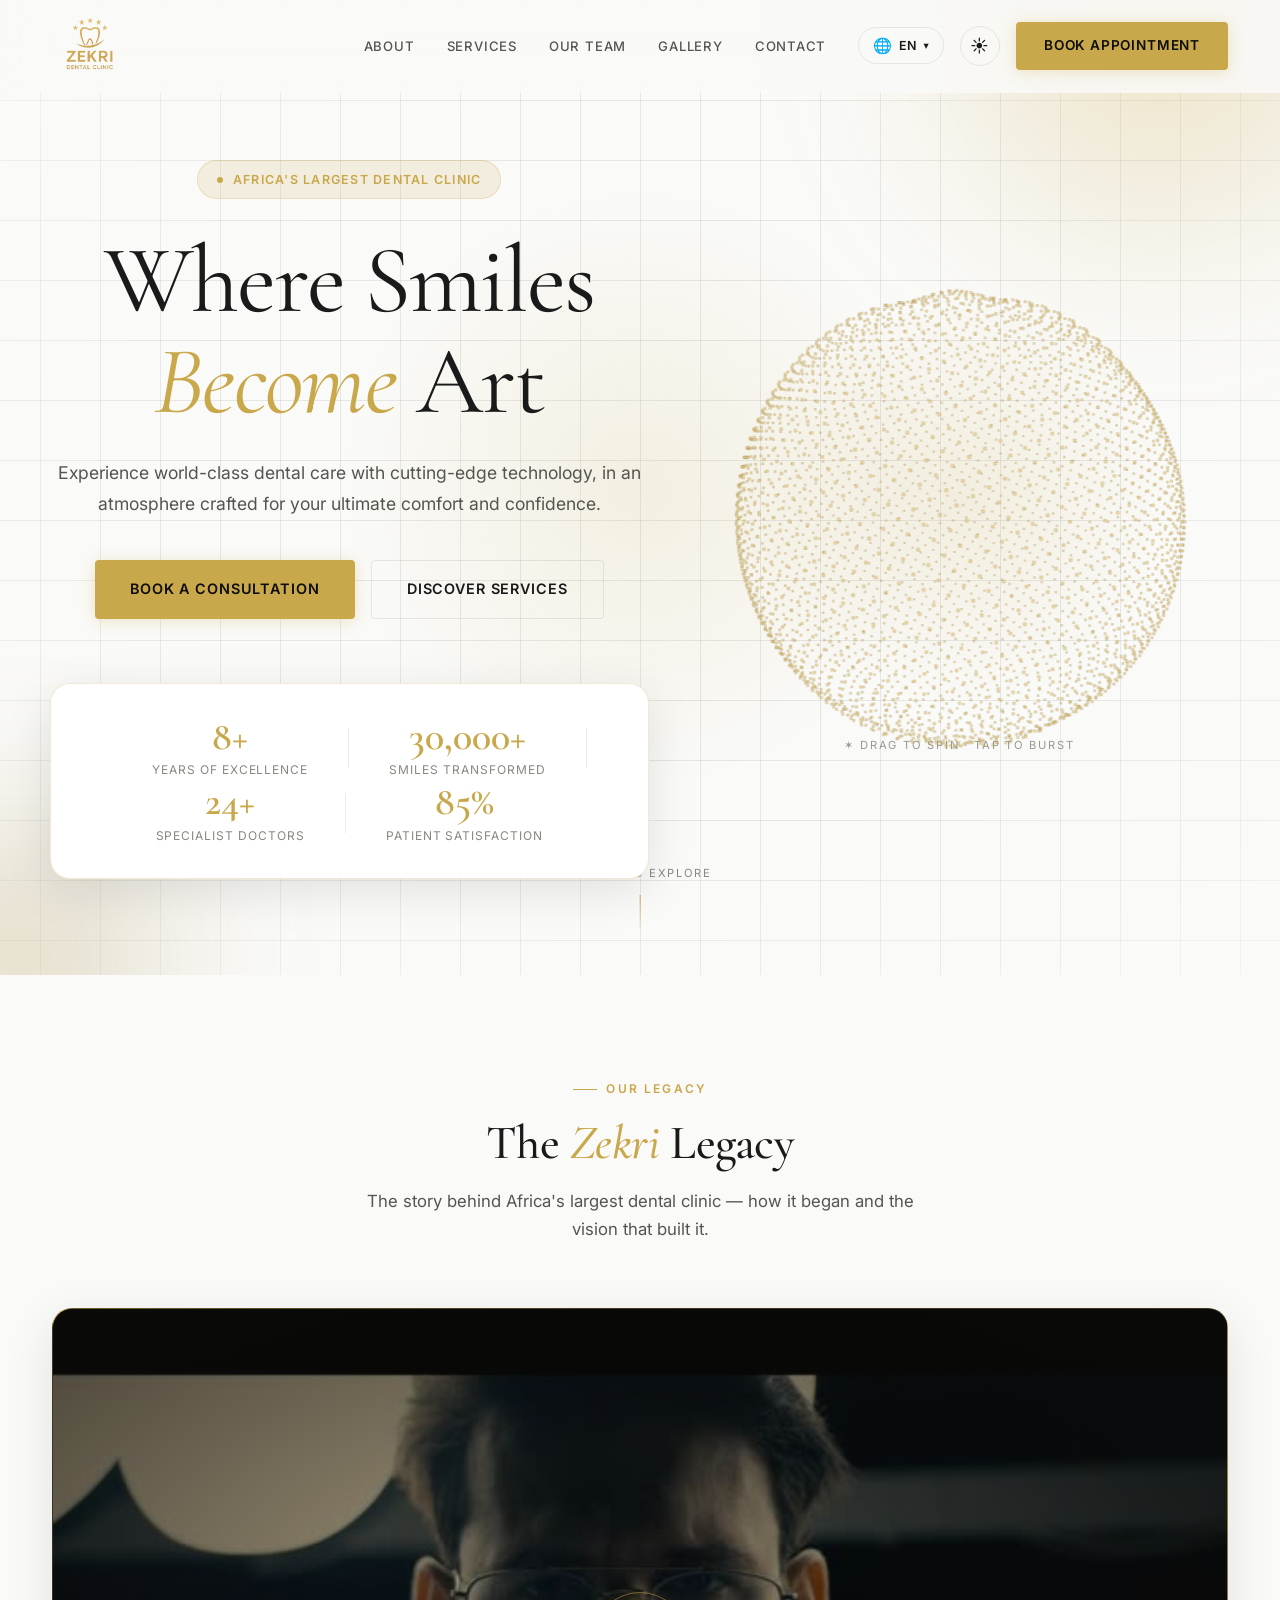
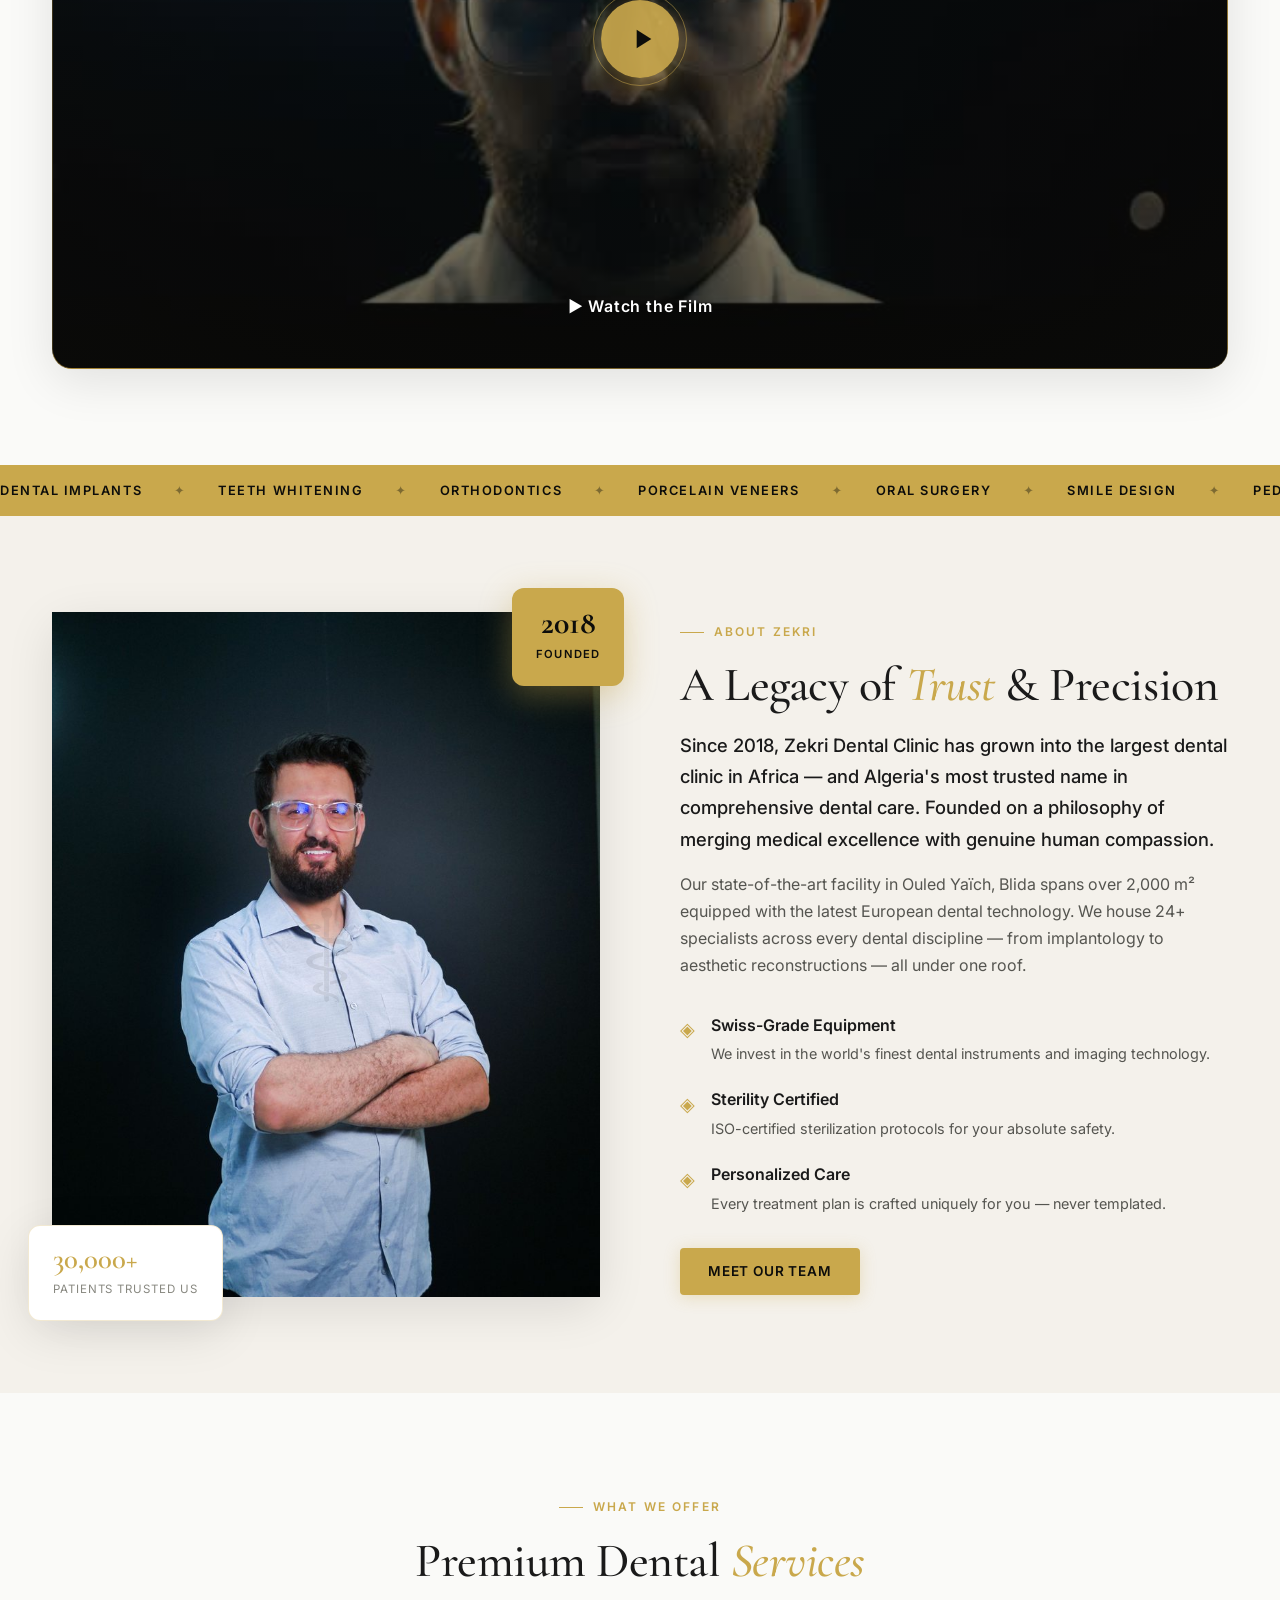
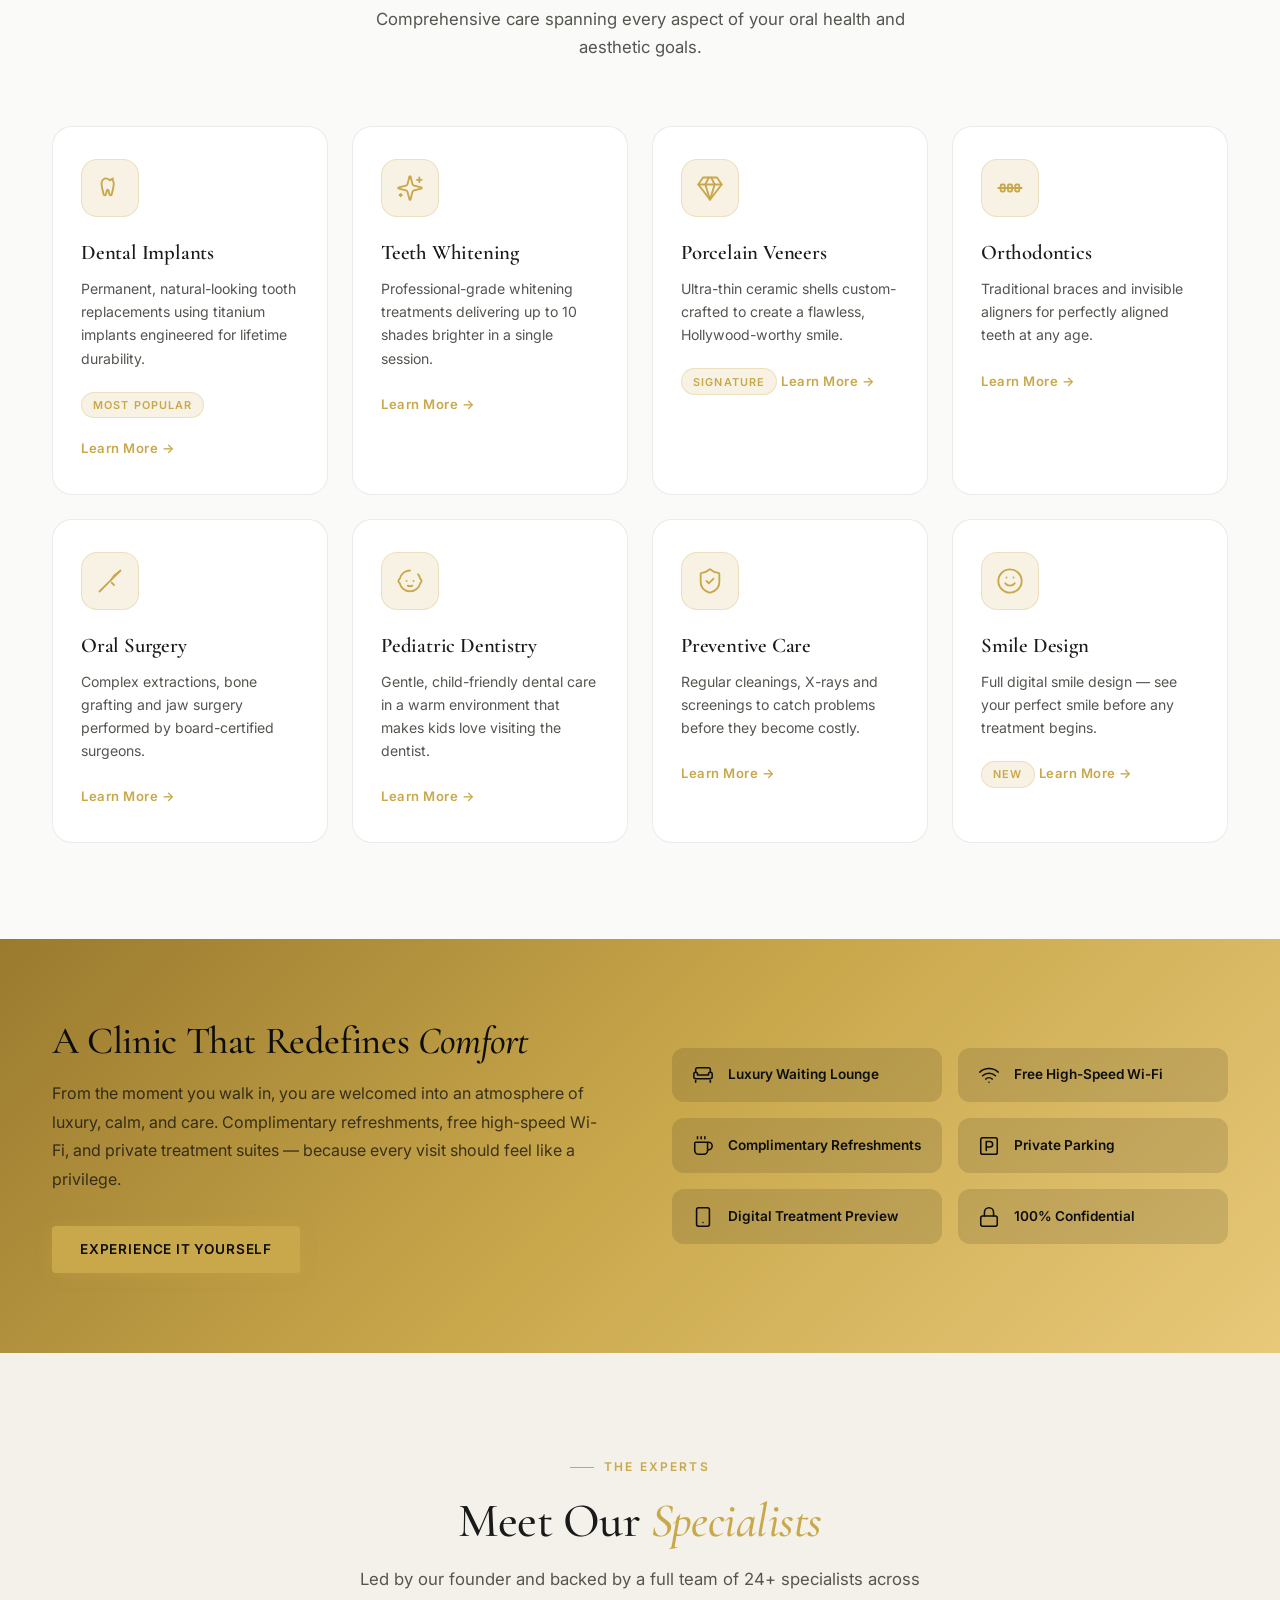
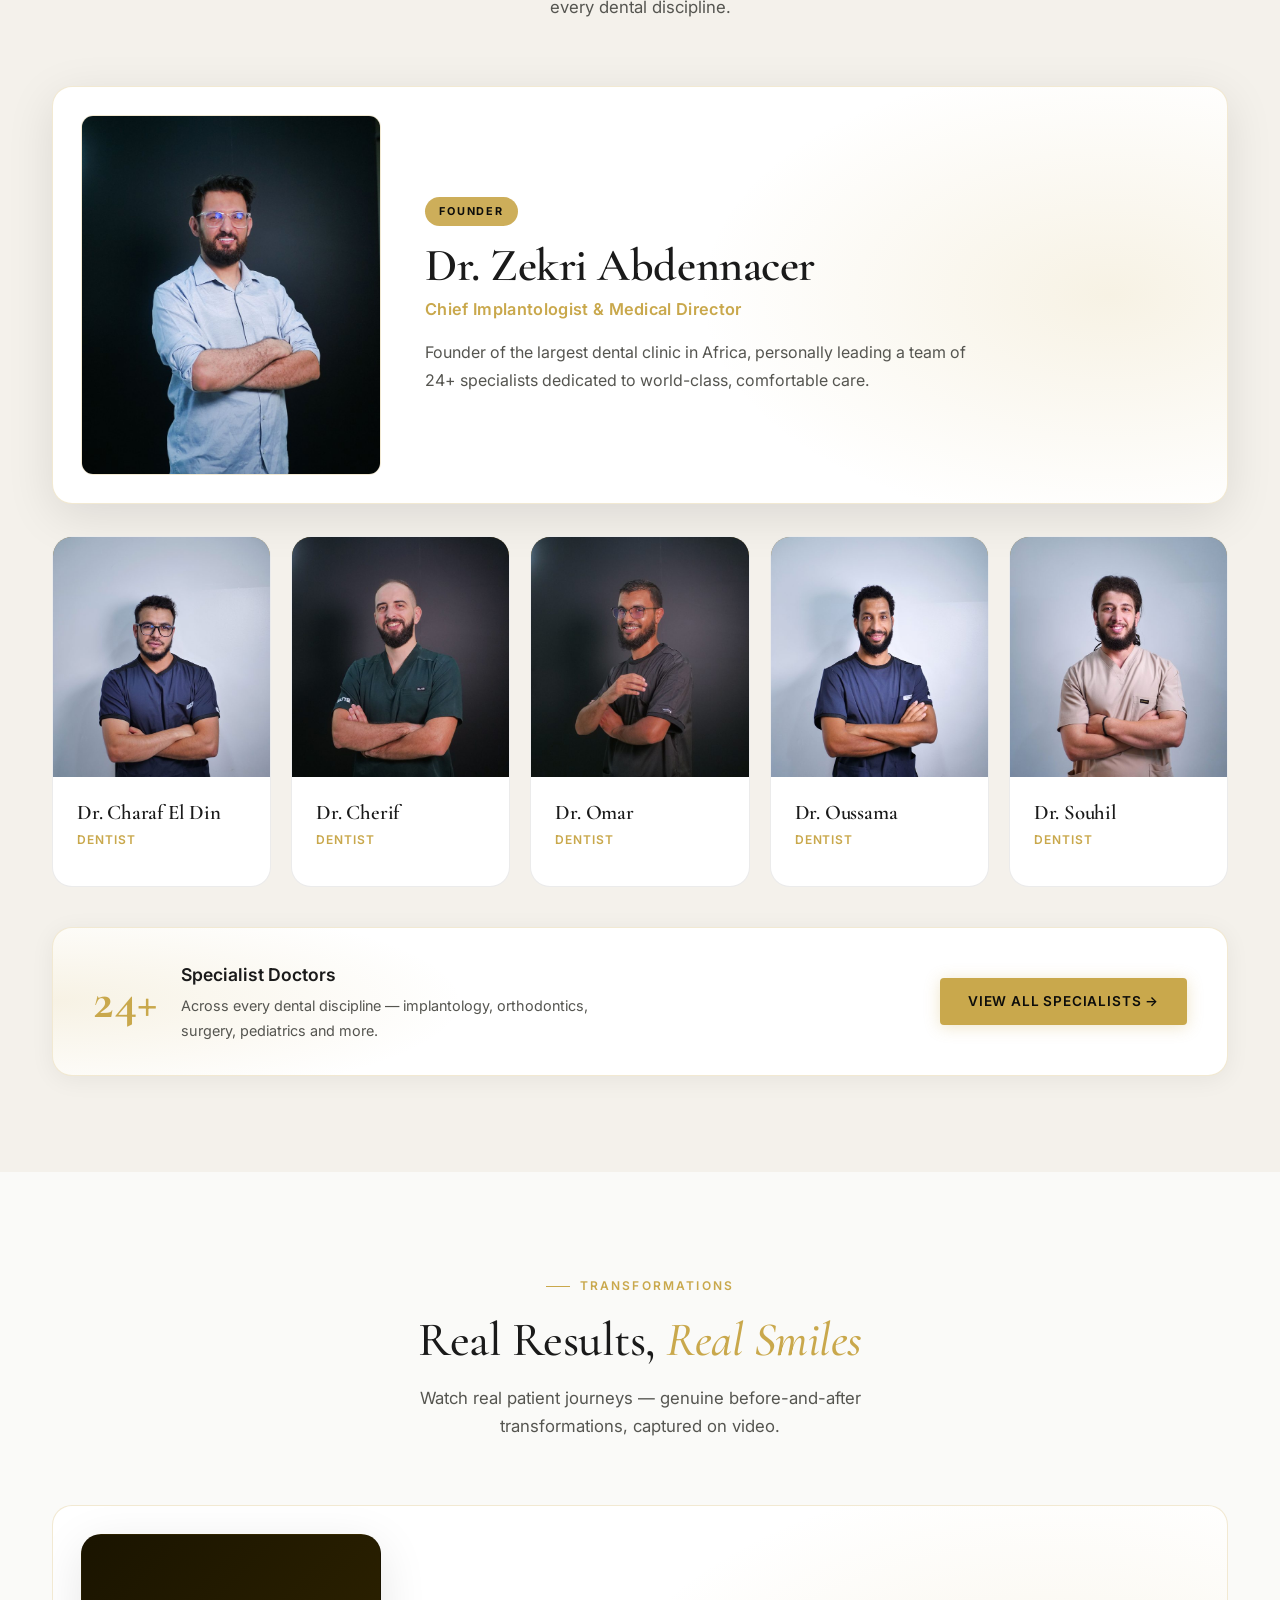
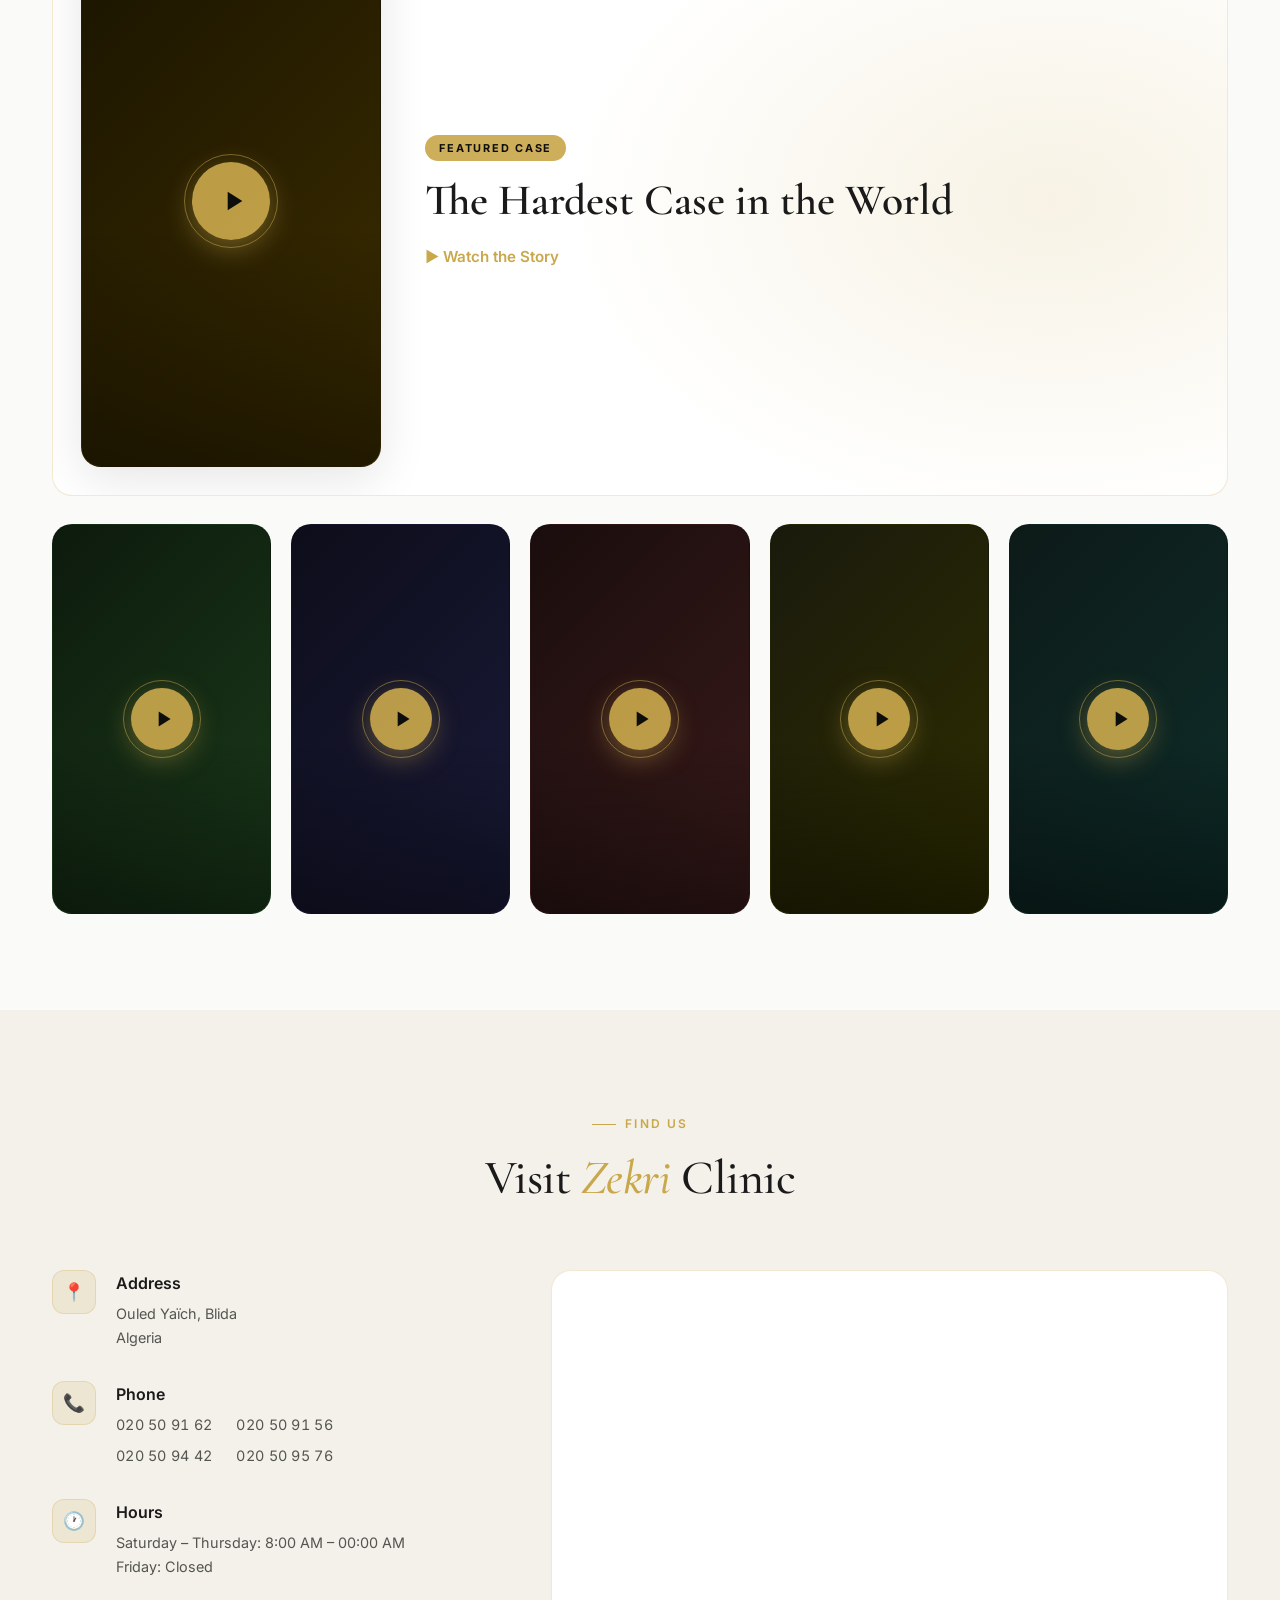
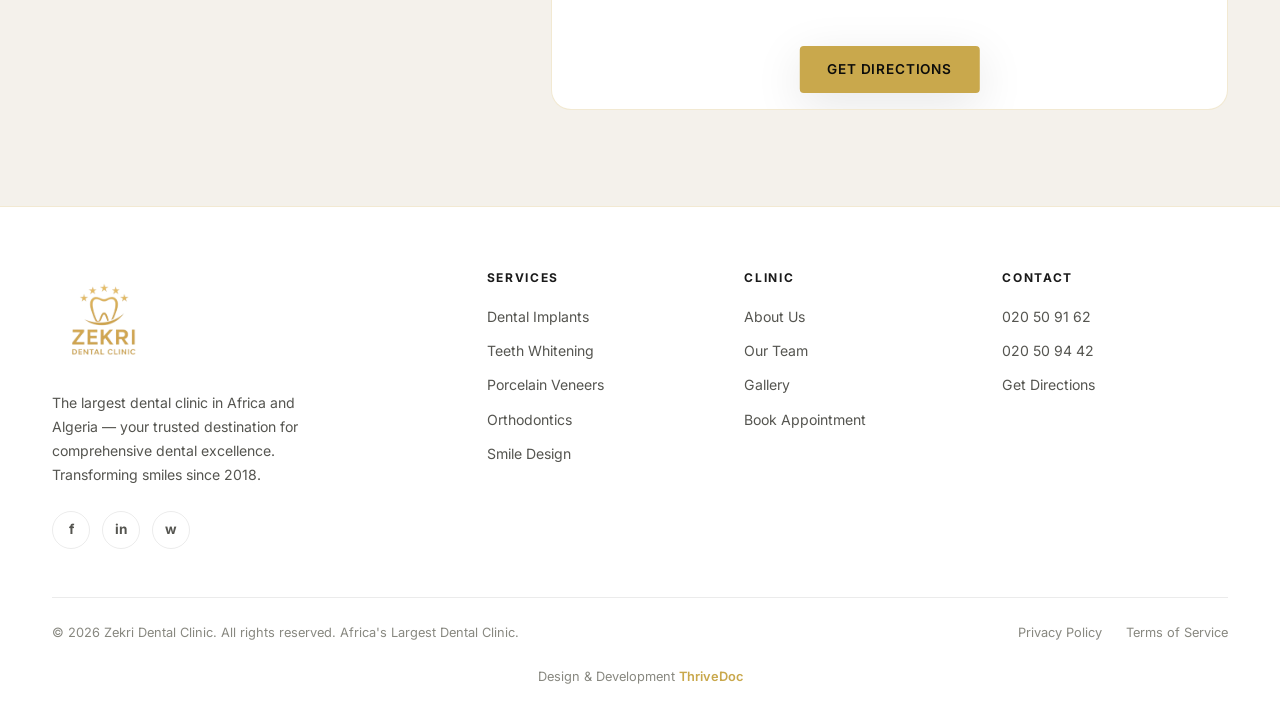
==== index.html @ 93ea575d "add zekri website" ====
<!DOCTYPE html>
<html lang="en" dir="ltr" data-theme="light">
<head>
  <meta charset="UTF-8" />
  <meta name="viewport" content="width=device-width, initial-scale=1.0" />
  <title>Zekri Dental Clinic — Africa's Largest Dental Clinic</title>
  <link rel="preconnect" href="https://fonts.googleapis.com" />
  <link rel="preconnect" href="https://fonts.gstatic.com" crossorigin />
  <link href="https://fonts.googleapis.com/css2?family=Cormorant+Garamond:ital,wght@0,300;0,400;0,500;0,600;0,700;1,300;1,400&family=Inter:wght@300;400;500;600&family=Cairo:wght@400;500;600;700&display=swap" rel="stylesheet" />
  <link rel="icon" type="image/png" href="logo-mark.png" />
  <link rel="stylesheet" href="style.css?v=27" />
</head>
<body>

  <!-- ═══════════════════════════════════════════════
       NAVIGATION
  ═══════════════════════════════════════════════ -->
  <nav class="nav" id="nav">
    <div class="nav__inner">
      <a href="#" class="nav__logo">
        <img src="logo.png?v=27" alt="Zekri Dental Clinic" class="nav__logo-img" />
      </a>

      <ul class="nav__links">
        <li><a href="#about" data-i18n="nav.about">About</a></li>
        <li><a href="#services" data-i18n="nav.services">Services</a></li>
        <li><a href="#team" data-i18n="nav.team">Our Team</a></li>
        <li><a href="#gallery" data-i18n="nav.gallery">Gallery</a></li>
        <li><a href="#contact" data-i18n="nav.contact">Contact</a></li>
      </ul>

      <div class="nav__actions">
        <!-- Language switcher -->
        <div class="lang-switch" id="langSwitch">
          <button class="lang-switch__btn" id="langBtn" aria-label="Language">
            <span class="lang-switch__globe">🌐</span>
            <span class="lang-switch__current" id="langCurrent">EN</span>
            <span class="lang-switch__chev">▾</span>
          </button>
          <ul class="lang-switch__menu" id="langMenu">
            <li><button data-lang="en"><span>🇬🇧</span> English</button></li>
            <li><button data-lang="fr"><span>🇫🇷</span> Français</button></li>
            <li><button data-lang="ar"><span>🇩🇿</span> العربية</button></li>
          </ul>
        </div>

        <button class="theme-toggle" id="themeToggle" aria-label="Toggle theme">
          <span class="theme-toggle__icon">☀</span>
        </button>
        <a href="/appointments" class="btn btn--gold" data-i18n="nav.book">Book Appointment</a>
        <button class="nav__burger" id="burger" aria-label="Menu">
          <span></span><span></span><span></span>
        </button>
      </div>
    </div>

    <!-- Mobile menu -->
    <div class="nav__mobile" id="mobileMenu">
      <ul>
        <li><a href="#about" class="mobile-link" data-i18n="nav.about">About</a></li>
        <li><a href="#services" class="mobile-link" data-i18n="nav.services">Services</a></li>
        <li><a href="#team" class="mobile-link" data-i18n="nav.team">Our Team</a></li>
        <li><a href="#gallery" class="mobile-link" data-i18n="nav.gallery">Gallery</a></li>
        <li><a href="#contact" class="mobile-link" data-i18n="nav.contact">Contact</a></li>
        <li><a href="/appointments" class="btn btn--gold mobile-link" data-i18n="nav.book">Book Appointment</a></li>
      </ul>
    </div>
  </nav>

  <!-- ═══════════════════════════════════════════════
       HERO
  ═══════════════════════════════════════════════ -->
  <section class="hero" id="home">
    <div class="hero__bg">
      <div class="hero__orb hero__orb--1"></div>
      <div class="hero__orb hero__orb--2"></div>
      <div class="hero__grid"></div>
    </div>
    <div class="hero__spotlight"></div>

    <div class="hero__inner">
    <div class="hero__content">
      <div class="hero__badge reveal">
        <span class="hero__badge-dot"></span>
        <span data-i18n="hero.badge">Africa's Largest Dental Clinic</span>
      </div>

      <h1 class="hero__title reveal reveal--delay-1" data-i18n-html="hero.title">
        Where Smiles<br /><em>Become</em> Art
      </h1>

      <p class="hero__sub reveal reveal--delay-2" data-i18n="hero.sub">
        Experience world-class dental care with cutting-edge technology, in an atmosphere crafted for your ultimate comfort and confidence.
      </p>

      <div class="hero__cta reveal reveal--delay-3">
        <a href="/appointments" class="btn btn--gold btn--lg" data-i18n="hero.cta1">Book a Consultation</a>
        <a href="#services" class="btn btn--ghost btn--lg" data-i18n="hero.cta2">Discover Services</a>
      </div>

      <div class="hero__stats reveal reveal--delay-4">
        <div class="stat">
          <span class="stat__num">8+</span>
          <span class="stat__label" data-i18n="stat.years">Years of Excellence</span>
        </div>
        <div class="stat__divider"></div>
        <div class="stat">
          <span class="stat__num">30,000+</span>
          <span class="stat__label" data-i18n="stat.smiles">Smiles Transformed</span>
        </div>
        <div class="stat__divider"></div>
        <div class="stat">
          <span class="stat__num">24+</span>
          <span class="stat__label" data-i18n="stat.doctors">Specialist Doctors</span>
        </div>
        <div class="stat__divider"></div>
        <div class="stat">
          <span class="stat__num">85%</span>
          <span class="stat__label" data-i18n="stat.satisfaction">Patient Satisfaction</span>
        </div>
      </div>
    </div>
      <div class="hero__3d">
        <canvas id="tooth3d"></canvas>
        <span class="hero__3d-hint" data-i18n="hero.drag">✶ Drag to spin · tap to burst</span>
      </div>
    </div>

    <div class="hero__scroll">
      <span data-i18n="hero.scroll">Scroll to explore</span>
      <div class="hero__scroll-line"></div>
    </div>
  </section>

  <!-- ═══════════════════════════════════════════════
       THE ZEKRI LEGACY — brand film
  ═══════════════════════════════════════════════ -->
  <section class="legacy section" id="legacy">
    <div class="container">
      <div class="section-header reveal">
        <div class="section-eyebrow" data-i18n="legacy.eyebrow">Our Legacy</div>
        <h2 class="section-title" data-i18n-html="legacy.title">The <em>Zekri</em> Legacy</h2>
        <p class="section-sub" data-i18n="legacy.sub">The story behind Africa's largest dental clinic.</p>
      </div>
      <button class="legacy__cinema vcard reveal" type="button" data-video="videos/legacy.mp4" data-title-key="legacy.title">
        <video class="vcard__video legacy__video" autoplay muted loop playsinline preload="auto" poster="videos/legacy-poster.jpg"><source src="videos/legacy.mp4" type="video/mp4" /></video>
        <span class="legacy__overlay"></span>
        <span class="vcard__play vcard__play--lg"><svg viewBox="0 0 24 24"><path d="M8 5v14l11-7z"/></svg></span>
        <span class="legacy__watch" data-i18n="legacy.watch">▶ Watch the Film</span>
      </button>
    </div>
  </section>

  <!-- ═══════════════════════════════════════════════
       MARQUEE STRIP
  ═══════════════════════════════════════════════ -->
  <div class="marquee-strip">
    <div class="marquee-track">
      <span data-i18n="srv.implants.t">Dental Implants</span><span class="marquee-dot">✦</span>
      <span data-i18n="srv.whitening.t">Teeth Whitening</span><span class="marquee-dot">✦</span>
      <span data-i18n="srv.ortho.t">Orthodontics</span><span class="marquee-dot">✦</span>
      <span data-i18n="srv.veneers.t">Veneers</span><span class="marquee-dot">✦</span>
      <span data-i18n="srv.surgery.t">Oral Surgery</span><span class="marquee-dot">✦</span>
      <span data-i18n="srv.smile.t">Cosmetic Dentistry</span><span class="marquee-dot">✦</span>
      <span data-i18n="srv.pediatric.t">Pediatric Care</span><span class="marquee-dot">✦</span>
      <span data-i18n="srv.implants.t">Dental Implants</span><span class="marquee-dot">✦</span>
      <span data-i18n="srv.whitening.t">Teeth Whitening</span><span class="marquee-dot">✦</span>
      <span data-i18n="srv.ortho.t">Orthodontics</span><span class="marquee-dot">✦</span>
      <span data-i18n="srv.veneers.t">Veneers</span><span class="marquee-dot">✦</span>
      <span data-i18n="srv.surgery.t">Oral Surgery</span><span class="marquee-dot">✦</span>
      <span data-i18n="srv.smile.t">Cosmetic Dentistry</span><span class="marquee-dot">✦</span>
      <span data-i18n="srv.pediatric.t">Pediatric Care</span><span class="marquee-dot">✦</span>
    </div>
  </div>

  <!-- ═══════════════════════════════════════════════
       ABOUT
  ═══════════════════════════════════════════════ -->
  <section class="about section" id="about">
    <div class="container">
      <div class="about__grid">
        <div class="about__visual reveal">
          <div class="about__img-wrap">
            <div class="about__img-placeholder">
              <img src="founder.jpg" alt="Dr. Zekri Abdennacer — Founder" class="about__img" onerror="this.style.display='none'" />
              <div class="about__img-icon">⚕</div>
            </div>
            <div class="about__badge-float">
              <span class="about__badge-num">2018</span>
              <span class="about__badge-txt" data-i18n="about.founded">Founded</span>
            </div>
          </div>
          <div class="about__accent-card">
            <span class="about__accent-num">30,000+</span>
            <span class="about__accent-txt" data-i18n="about.patients">Patients Trusted Us</span>
          </div>
        </div>

        <div class="about__content reveal reveal--delay-1">
          <div class="section-eyebrow" data-i18n="about.eyebrow">About Zekri</div>
          <h2 class="section-title" data-i18n-html="about.title">A Legacy of <em>Trust</em> &amp; Precision</h2>
          <p class="about__lead" data-i18n="about.lead">
            Since 2018, Zekri Dental Clinic has grown into the largest dental clinic in Africa — and Algeria's most trusted name in comprehensive dental care.
          </p>
          <p class="about__body" data-i18n="about.body">
            Our state-of-the-art facility in Ouled Yaïch, Blida spans over 2,000 m² equipped with the latest European dental technology.
          </p>

          <div class="about__pillars">
            <div class="pillar">
              <span class="pillar__icon">◈</span>
              <div>
                <strong data-i18n="about.pillar1.t">Swiss-Grade Equipment</strong>
                <p data-i18n="about.pillar1.d">We invest in the world's finest dental instruments and imaging technology.</p>
              </div>
            </div>
            <div class="pillar">
              <span class="pillar__icon">◈</span>
              <div>
                <strong data-i18n="about.pillar2.t">Sterility Certified</strong>
                <p data-i18n="about.pillar2.d">ISO-certified sterilization protocols for your absolute safety.</p>
              </div>
            </div>
            <div class="pillar">
              <span class="pillar__icon">◈</span>
              <div>
                <strong data-i18n="about.pillar3.t">Personalized Care</strong>
                <p data-i18n="about.pillar3.d">Every treatment plan is crafted uniquely for you — never templated.</p>
              </div>
            </div>
          </div>

          <a href="#team" class="btn btn--gold" data-i18n="about.cta">Meet Our Team</a>
        </div>
      </div>
    </div>
  </section>

  <!-- ═══════════════════════════════════════════════
       SERVICES
  ═══════════════════════════════════════════════ -->
  <section class="services section" id="services">
    <div class="container">
      <div class="section-header reveal">
        <div class="section-eyebrow" data-i18n="services.eyebrow">What We Offer</div>
        <h2 class="section-title" data-i18n-html="services.title">Premium Dental <em>Services</em></h2>
        <p class="section-sub" data-i18n="services.sub">Comprehensive care spanning every aspect of your oral health and aesthetic goals.</p>
      </div>

      <div class="services__grid">

        <div class="service-card reveal">
          <div class="service-card__icon"><svg viewBox="0 0 24 24"><path d="M12 5.5C10.5 3.8 8 3.3 6.3 4.6 5 5.6 4.5 7.8 5 10.5c.4 2.3 1 4.8 1.5 6.8.3 1.3 1.8 1.3 2.1-.1.3-1.4.6-3.1 1-3.6.2-.3.6-.3.8 0 .4.5.7 2.2 1 3.6.3 1.4 1.8 1.4 2.1.1.5-2 1.1-4.5 1.5-6.8.5-2.7 0-4.9-1.3-5.9C16 3.3 13.5 3.8 12 5.5Z"/></svg></div>
          <h3 data-i18n="srv.implants.t">Dental Implants</h3>
          <p data-i18n="srv.implants.d">Permanent, natural-looking tooth replacements using titanium implants.</p>
          <span class="service-card__tag" data-i18n="tag.popular">Most Popular</span>
          <a href="/appointments" class="service-card__link" data-i18n="srv.link">Learn More →</a>
        </div>

        <div class="service-card reveal reveal--delay-1">
          <div class="service-card__icon"><svg viewBox="0 0 24 24"><path d="M9.9 15.5A2 2 0 0 0 8.5 14.1l-6.1-1.6a.5.5 0 0 1 0-1l6.1-1.6A2 2 0 0 0 9.9 8.5l1.6-6.1a.5.5 0 0 1 1 0l1.6 6.1a2 2 0 0 0 1.4 1.4l6.1 1.6a.5.5 0 0 1 0 1l-6.1 1.6a2 2 0 0 0-1.4 1.4l-1.6 6.1a.5.5 0 0 1-1 0Z"/><path d="M20 3v4"/><path d="M22 5h-4"/><path d="M4 17v2"/><path d="M5 18H3"/></svg></div>
          <h3 data-i18n="srv.whitening.t">Teeth Whitening</h3>
          <p data-i18n="srv.whitening.d">Professional-grade whitening treatments delivering up to 10 shades brighter.</p>
          <a href="/appointments" class="service-card__link" data-i18n="srv.link">Learn More →</a>
        </div>

        <div class="service-card reveal reveal--delay-2">
          <div class="service-card__icon"><svg viewBox="0 0 24 24"><path d="M6 3h12l4 6-10 13L2 9Z"/><path d="M11 3 8 9l4 13 4-13-3-6"/><path d="M2 9h20"/></svg></div>
          <h3 data-i18n="srv.veneers.t">Porcelain Veneers</h3>
          <p data-i18n="srv.veneers.d">Ultra-thin ceramic shells custom-crafted to create a flawless smile.</p>
          <span class="service-card__tag" data-i18n="tag.signature">Signature</span>
          <a href="/appointments" class="service-card__link" data-i18n="srv.link">Learn More →</a>
        </div>

        <div class="service-card reveal reveal--delay-3">
          <div class="service-card__icon"><svg viewBox="0 0 24 24"><path d="M2 12h20"/><rect x="4" y="9" width="3.5" height="6" rx="1"/><rect x="10.25" y="9" width="3.5" height="6" rx="1"/><rect x="16.5" y="9" width="3.5" height="6" rx="1"/></svg></div>
          <h3 data-i18n="srv.ortho.t">Orthodontics</h3>
          <p data-i18n="srv.ortho.d">Traditional braces and invisible aligners for perfectly aligned teeth.</p>
          <a href="/appointments" class="service-card__link" data-i18n="srv.link">Learn More →</a>
        </div>

        <div class="service-card reveal reveal--delay-1">
          <div class="service-card__icon"><svg viewBox="0 0 24 24"><path d="M3 21 13 11"/><path d="M13 11 21 3 15.5 7.5Z"/><path d="m13.5 13.5 2 2"/></svg></div>
          <h3 data-i18n="srv.surgery.t">Oral Surgery</h3>
          <p data-i18n="srv.surgery.d">Complex extractions, bone grafting and jaw surgery by certified surgeons.</p>
          <a href="/appointments" class="service-card__link" data-i18n="srv.link">Learn More →</a>
        </div>

        <div class="service-card reveal reveal--delay-2">
          <div class="service-card__icon"><svg viewBox="0 0 24 24"><path d="M9 12h.01"/><path d="M15 12h.01"/><path d="M10 16c.5.3 1.2.5 2 .5s1.5-.2 2-.5"/><path d="M19 6.3a9 9 0 0 1 1.8 3.9 2 2 0 0 1 0 3.6 9 9 0 0 1-17.6 0 2 2 0 0 1 0-3.6A9 9 0 0 1 12 3"/></svg></div>
          <h3 data-i18n="srv.pediatric.t">Pediatric Dentistry</h3>
          <p data-i18n="srv.pediatric.d">Gentle, child-friendly dental care in a warm environment.</p>
          <a href="/appointments" class="service-card__link" data-i18n="srv.link">Learn More →</a>
        </div>

        <div class="service-card reveal reveal--delay-3">
          <div class="service-card__icon"><svg viewBox="0 0 24 24"><path d="M20 13c0 5-3.5 7.5-7.7 9a1 1 0 0 1-.7 0C7.5 20.5 4 18 4 13V6a1 1 0 0 1 1-1c2 0 4.5-1.2 6.2-2.7a1.2 1.2 0 0 1 1.5 0C14.5 3.8 17 5 19 5a1 1 0 0 1 1 1Z"/><path d="m9 12 2 2 4-4"/></svg></div>
          <h3 data-i18n="srv.preventive.t">Preventive Care</h3>
          <p data-i18n="srv.preventive.d">Regular cleanings, X-rays and screenings to catch problems early.</p>
          <a href="/appointments" class="service-card__link" data-i18n="srv.link">Learn More →</a>
        </div>

        <div class="service-card reveal">
          <div class="service-card__icon"><svg viewBox="0 0 24 24"><circle cx="12" cy="12" r="10"/><path d="M8 14s1.5 2 4 2 4-2 4-2"/><line x1="9" x2="9.01" y1="9" y2="9"/><line x1="15" x2="15.01" y1="9" y2="9"/></svg></div>
          <h3 data-i18n="srv.smile.t">Smile Design</h3>
          <p data-i18n="srv.smile.d">Full digital smile design — see your perfect smile before treatment begins.</p>
          <span class="service-card__tag" data-i18n="tag.new">New</span>
          <a href="/appointments" class="service-card__link" data-i18n="srv.link">Learn More →</a>
        </div>

      </div>
    </div>
  </section>

  <!-- ═══════════════════════════════════════════════
       EXPERIENCE BANNER
  ═══════════════════════════════════════════════ -->
  <section class="experience-banner">
    <div class="container">
      <div class="experience-banner__inner reveal">
        <div class="experience-banner__text">
          <h2 data-i18n-html="exp.title">A Clinic That Redefines <em>Comfort</em></h2>
          <p data-i18n="exp.body">From the moment you walk in, you are welcomed into an atmosphere of luxury, calm, and care.</p>
          <a href="/appointments" class="btn btn--gold" data-i18n="exp.cta">Experience It Yourself</a>
        </div>
        <div class="experience-banner__features">
          <div class="exp-feat">
            <span class="exp-feat__icon"><svg viewBox="0 0 24 24"><path d="M20 9V6a2 2 0 0 0-2-2H6a2 2 0 0 0-2 2v3"/><path d="M2 11v3a2 2 0 0 0 2 2h16a2 2 0 0 0 2-2v-3a2 2 0 0 0-4 0v1H6v-1a2 2 0 0 0-4 0Z"/><path d="M4 18v2"/><path d="M20 18v2"/></svg></span>
            <span data-i18n="exp.f1">Luxury Waiting Lounge</span>
          </div>
          <div class="exp-feat">
            <span class="exp-feat__icon"><svg viewBox="0 0 24 24"><path d="M12 20h.01"/><path d="M2 8.82a15 15 0 0 1 20 0"/><path d="M5 12.859a10 10 0 0 1 14 0"/><path d="M8.5 16.429a5 5 0 0 1 7 0"/></svg></span>
            <span data-i18n="exp.f2">Free High-Speed Wi-Fi</span>
          </div>
          <div class="exp-feat">
            <span class="exp-feat__icon"><svg viewBox="0 0 24 24"><path d="M10 2v2"/><path d="M14 2v2"/><path d="M6 2v2"/><path d="M16 8a1 1 0 0 1 1 1v8a4 4 0 0 1-4 4H7a4 4 0 0 1-4-4V9a1 1 0 0 1 1-1h14a4 4 0 1 1 0 8h-1"/></svg></span>
            <span data-i18n="exp.f3">Complimentary Refreshments</span>
          </div>
          <div class="exp-feat">
            <span class="exp-feat__icon"><svg viewBox="0 0 24 24"><rect width="18" height="18" x="3" y="3" rx="2"/><path d="M9 17V7h4a3 3 0 0 1 0 6H9"/></svg></span>
            <span data-i18n="exp.f4">Private Parking</span>
          </div>
          <div class="exp-feat">
            <span class="exp-feat__icon"><svg viewBox="0 0 24 24"><rect width="14" height="20" x="5" y="2" rx="2" ry="2"/><path d="M12 18h.01"/></svg></span>
            <span data-i18n="exp.f5">Digital Treatment Preview</span>
          </div>
          <div class="exp-feat">
            <span class="exp-feat__icon"><svg viewBox="0 0 24 24"><rect width="18" height="11" x="3" y="11" rx="2" ry="2"/><path d="M7 11V7a5 5 0 0 1 10 0v4"/></svg></span>
            <span data-i18n="exp.f6">100% Confidential</span>
          </div>
        </div>
      </div>
    </div>
  </section>

  <!-- ═══════════════════════════════════════════════
       TEAM
  ═══════════════════════════════════════════════ -->
  <section class="team section" id="team">
    <div class="container">
      <div class="section-header reveal">
        <div class="section-eyebrow" data-i18n="team.eyebrow">The Experts</div>
        <h2 class="section-title" data-i18n-html="team.title">Meet Our <em>Specialists</em></h2>
        <p class="section-sub" data-i18n="team.sub">Our doctors are trained at the world's leading institutions.</p>
      </div>

      <!-- Founder — the boss -->
      <div class="team-lead reveal">
        <div class="team-lead__photo">
          <img src="founder.jpg?v=27" alt="Dr. Zekri Abdennacer" onerror="this.style.display='none'" />
        </div>
        <div class="team-lead__info">
          <span class="team-lead__badge" data-i18n="team.lead.badge">Founder</span>
          <h3 data-i18n="team.d1.n">Dr. Zekri Abdennacer</h3>
          <span class="team-lead__role" data-i18n="team.lead.role">Chief Implantologist &amp; Medical Director</span>
          <p class="team-lead__bio" data-i18n="team.lead.bio">Founder of the largest dental clinic in Africa, personally leading a team of 24+ specialists dedicated to world-class, comfortable care.</p>
        </div>
      </div>

      <!-- The team, with real photos -->
      <div class="team-row reveal">

        <div class="team-card">
          <div class="team-card__photo">
            <img src="team/charaf-el-din.jpg?v=27" alt="Dr. Charaf El Din" class="team-card__img" onerror="this.style.display='none'" />
            <div class="team-card__avatar">CD</div>
          </div>
          <div class="team-card__info">
            <h3>Dr. Charaf El Din</h3>
            <span class="team-card__role" data-i18n="spec.dentist">Dentist</span>
          </div>
        </div>

        <div class="team-card">
          <div class="team-card__photo">
            <img src="team/cherif.jpg?v=27" alt="Dr. Cherif" class="team-card__img" onerror="this.style.display='none'" />
            <div class="team-card__avatar">CH</div>
          </div>
          <div class="team-card__info">
            <h3>Dr. Cherif</h3>
            <span class="team-card__role" data-i18n="spec.dentist">Dentist</span>
          </div>
        </div>

        <div class="team-card">
          <div class="team-card__photo">
            <img src="team/omar.jpg?v=27" alt="Dr. Omar" class="team-card__img" onerror="this.style.display='none'" />
            <div class="team-card__avatar">OM</div>
          </div>
          <div class="team-card__info">
            <h3>Dr. Omar</h3>
            <span class="team-card__role" data-i18n="spec.dentist">Dentist</span>
          </div>
        </div>

        <div class="team-card">
          <div class="team-card__photo">
            <img src="team/oussama.jpg?v=27" alt="Dr. Oussama" class="team-card__img" onerror="this.style.display='none'" />
            <div class="team-card__avatar">OU</div>
          </div>
          <div class="team-card__info">
            <h3>Dr. Oussama</h3>
            <span class="team-card__role" data-i18n="spec.dentist">Dentist</span>
          </div>
        </div>

        <div class="team-card">
          <div class="team-card__photo">
            <img src="team/souhil.jpg?v=27" alt="Dr. Souhil" class="team-card__img" onerror="this.style.display='none'" />
            <div class="team-card__avatar">SO</div>
          </div>
          <div class="team-card__info">
            <h3>Dr. Souhil</h3>
            <span class="team-card__role" data-i18n="spec.dentist">Dentist</span>
          </div>
        </div>

      </div>

      <div class="team__more reveal">
        <div class="team__more-text">
          <span class="team__more-num">24+</span>
          <div>
            <strong data-i18n="team.count">Specialist Doctors</strong>
            <p data-i18n="team.more">Across every dental discipline — implantology, orthodontics, surgery, pediatrics and more.</p>
          </div>
        </div>
        <a href="/doctors" class="btn btn--gold" data-i18n="team.cta">View All Specialists →</a>
      </div>
    </div>
  </section>

  <!-- ═══════════════════════════════════════════════
       GALLERY
  ═══════════════════════════════════════════════ -->
  <section class="gallery section" id="gallery">
    <div class="container">
      <div class="section-header reveal">
        <div class="section-eyebrow" data-i18n="gallery.eyebrow">Transformations</div>
        <h2 class="section-title" data-i18n-html="gallery.title">Real Results, <em>Real Smiles</em></h2>
        <p class="section-sub" data-i18n="gallery.sub">A selection of smile transformations.</p>
      </div>

      <div class="vgallery reveal">

        <!-- FEATURED — the standout case (hero treatment) -->
        <button class="vcard vcard--featured" type="button" data-video="videos/case1.mp4" data-title-key="gallery.feat.title">
          <div class="vcard__media vgrad--1">
            <video class="vcard__video" muted loop playsinline preload="none"><source src="videos/case1.mp4" type="video/mp4" /></video>
            <span class="vcard__play vcard__play--lg"><svg viewBox="0 0 24 24"><path d="M8 5v14l11-7z"/></svg></span>
          </div>
          <div class="vcard__feat-text">
            <span class="vcard__feat-eyebrow" data-i18n="gallery.feat.eyebrow">Featured Case</span>
            <span class="vcard__feat-title" data-i18n="gallery.feat.title">The Hardest Case in the World</span>
            <span class="vcard__feat-cta" data-i18n="gallery.feat.watch">▶ Watch the Story</span>
          </div>
        </button>

        <!-- 5 clean play-only portrait reels -->
        <div class="vreels">
          <button class="vcard" type="button" data-video="videos/case2.mp4" data-title-key="gallery.case">
            <div class="vcard__media vgrad--2">
              <video class="vcard__video" muted loop playsinline preload="none"><source src="videos/case2.mp4" type="video/mp4" /></video>
              <span class="vcard__play"><svg viewBox="0 0 24 24"><path d="M8 5v14l11-7z"/></svg></span>
            </div>
          </button>

          <button class="vcard" type="button" data-video="videos/case3.mp4" data-title-key="gallery.case">
            <div class="vcard__media vgrad--3">
              <video class="vcard__video" muted loop playsinline preload="none"><source src="videos/case3.mp4" type="video/mp4" /></video>
              <span class="vcard__play"><svg viewBox="0 0 24 24"><path d="M8 5v14l11-7z"/></svg></span>
            </div>
          </button>

          <button class="vcard" type="button" data-video="videos/case4.mp4" data-title-key="gallery.case">
            <div class="vcard__media vgrad--4">
              <video class="vcard__video" muted loop playsinline preload="none"><source src="videos/case4.mp4" type="video/mp4" /></video>
              <span class="vcard__play"><svg viewBox="0 0 24 24"><path d="M8 5v14l11-7z"/></svg></span>
            </div>
          </button>

          <button class="vcard" type="button" data-video="videos/case5.mp4" data-title-key="gallery.case">
            <div class="vcard__media vgrad--5">
              <video class="vcard__video" muted loop playsinline preload="none"><source src="videos/case5.mp4" type="video/mp4" /></video>
              <span class="vcard__play"><svg viewBox="0 0 24 24"><path d="M8 5v14l11-7z"/></svg></span>
            </div>
          </button>

          <button class="vcard" type="button" data-video="videos/case6.mp4" data-title-key="gallery.case">
            <div class="vcard__media vgrad--6">
              <video class="vcard__video" muted loop playsinline preload="none"><source src="videos/case6.mp4" type="video/mp4" /></video>
              <span class="vcard__play"><svg viewBox="0 0 24 24"><path d="M8 5v14l11-7z"/></svg></span>
            </div>
          </button>
        </div>

      </div>
    </div>
  </section>

  

  <!-- ═══════════════════════════════════════════════
       CONTACT
  ═══════════════════════════════════════════════ -->
  <section class="contact section" id="contact">
    <div class="container">
      <div class="section-header reveal">
        <div class="section-eyebrow" data-i18n="contact.eyebrow">Find Us</div>
        <h2 class="section-title" data-i18n-html="contact.title">Visit <em>Zekri</em> Clinic</h2>
      </div>

      <div class="contact__grid">
        <div class="contact-info reveal">
          <div class="contact-item">
            <span class="contact-item__icon">📍</span>
            <div>
              <strong data-i18n="contact.address.t">Address</strong>
              <p data-i18n-html="contact.address.d">Ouled Yaïch, Blida — Algeria</p>
            </div>
          </div>
          <div class="contact-item">
            <span class="contact-item__icon">📞</span>
            <div>
              <strong data-i18n="contact.phone.t">Phone</strong>
              <p class="contact-phones">
                <a href="tel:020509162">020 50 91 62</a><a href="tel:020509156">020 50 91 56</a>
                <a href="tel:020509442">020 50 94 42</a><a href="tel:020509576">020 50 95 76</a>
              </p>
            </div>
          </div>
          <div class="contact-item">
            <span class="contact-item__icon">🕐</span>
            <div>
              <strong data-i18n="contact.hours.t">Hours</strong>
              <p data-i18n-html="contact.hours.d">Saturday – Thursday: 8AM – 8PM</p>
            </div>
          </div>
        </div>

        <div class="contact-map reveal reveal--delay-1">
          <iframe
            class="contact-map__frame"
            src="https://maps.google.com/maps?q=%D8%B9%D9%8A%D8%A7%D8%AF%D8%A9%20%D8%B2%D9%83%D8%B1%D9%8A%20%D9%84%D8%B7%D8%A8%20%D8%A7%D9%84%D8%A7%D8%B3%D9%86%D8%A7%D9%86%20%D8%A3%D9%88%D9%84%D8%A7%D8%AF%20%D9%8A%D8%B9%D9%8A%D8%B4%20%D8%A7%D9%84%D8%A8%D9%84%D9%8A%D8%AF%D8%A9&output=embed&z=15"
            loading="lazy"
            referrerpolicy="no-referrer-when-downgrade"
            allowfullscreen
            title="Zekri Dental Clinic — Google Maps"></iframe>
          <a href="https://share.google/34iK57y8YLto9mi32" target="_blank" rel="noopener" class="btn btn--gold contact-map__btn" data-i18n="contact.directions">Get Directions</a>
        </div>
      </div>
    </div>
  </section>

  <!-- ═══════════════════════════════════════════════
       FOOTER
  ═══════════════════════════════════════════════ -->
  <footer class="footer">
    <div class="container">
      <div class="footer__top">
        <div class="footer__brand">
          <a href="#" class="nav__logo">
            <img src="logo.png?v=27" alt="Zekri Dental Clinic" class="nav__logo-img" />
          </a>
          <p data-i18n="footer.tagline">The largest dental clinic in Africa and Algeria — your trusted destination for comprehensive dental excellence.</p>
          <div class="footer__social">
            <a href="https://www.facebook.com/cabinetdentairezekri/" target="_blank" rel="noopener" aria-label="Facebook">f</a>
            <a href="https://www.instagram.com/zekri_dental_clinic/" target="_blank" rel="noopener" aria-label="Instagram">in</a>
            <a href="#" aria-label="WhatsApp">w</a>
          </div>
        </div>

        <div class="footer__links">
          <div class="footer__col">
            <h4 data-i18n="footer.services">Services</h4>
            <ul>
              <li><a href="#services" data-i18n="srv.implants.t">Dental Implants</a></li>
              <li><a href="#services" data-i18n="srv.whitening.t">Teeth Whitening</a></li>
              <li><a href="#services" data-i18n="srv.veneers.t">Porcelain Veneers</a></li>
              <li><a href="#services" data-i18n="srv.ortho.t">Orthodontics</a></li>
              <li><a href="#services" data-i18n="srv.smile.t">Smile Design</a></li>
            </ul>
          </div>
          <div class="footer__col">
            <h4 data-i18n="footer.clinic">Clinic</h4>
            <ul>
              <li><a href="#about" data-i18n="footer.about">About Us</a></li>
              <li><a href="#team" data-i18n="nav.team">Our Team</a></li>
              <li><a href="#gallery" data-i18n="nav.gallery">Gallery</a></li>
              <li><a href="/appointments" data-i18n="nav.book">Book Appointment</a></li>
            </ul>
          </div>
          <div class="footer__col">
            <h4 data-i18n="footer.contact">Contact</h4>
            <ul>
              <li><a href="tel:020509162">020 50 91 62</a></li>
              <li><a href="tel:020509442">020 50 94 42</a></li>
              <li><a href="https://share.google/34iK57y8YLto9mi32" target="_blank" rel="noopener" data-i18n="contact.directions">Get Directions</a></li>
            </ul>
          </div>
        </div>
      </div>

      <div class="footer__bottom">
        <p data-i18n="footer.copyright">© 2026 Zekri Dental Clinic. All rights reserved.</p>
        <div class="footer__bottom-links">
          <a href="#" data-i18n="footer.privacy">Privacy Policy</a>
          <a href="#" data-i18n="footer.terms">Terms of Service</a>
        </div>
        <p class="footer__credit"><span data-i18n="footer.credit">Conception &amp; Design</span> <a href="https://www.thrivedoc.co/" target="_blank" rel="noopener">ThriveDoc</a></p>
      </div>
    </div>
  </footer>

  <script src="translations.js?v=27"></script>
  <script src="script.js?v=27"></script>
  <script src="js/three.min.js?v=27"></script>
  <script src="hero3d.js?v=27"></script>
</body>
</html>
---- style.css ----
:root { --gold: #C9A84C; --gold-light: #E8C97A; --gold-dark: #9A7A2E; --gold-glow: rgba(201, 168, 76, 0.15); --gold-border: rgba(201, 168, 76, 0.25); --bg: #FAFAF8; --bg-2: #F4F1EB; --bg-card: #FFFFFF; --text: #1A1A1A; --text-2: #555550; --text-3: #888880; --border: rgba(0,0,0,0.08); --shadow: 0 4px 24px rgba(0,0,0,0.06); --shadow-lg: 0 12px 48px rgba(0,0,0,0.10); --nav-bg: rgba(250, 250, 248, 0.85); --radius: 12px; --radius-lg: 20px; --transition: 0.35s cubic-bezier(0.4,0,0.2,1); }

[data-theme="dark"] { --bg: #0D0D0B; --bg-2: #141410; --bg-card: #1A1A16; --text: #F5F0E8; --text-2: #C0BAA8; --text-3: #706A58; --border: rgba(255,255,255,0.07); --shadow: 0 4px 24px rgba(0,0,0,0.4); --shadow-lg: 0 12px 48px rgba(0,0,0,0.6); --nav-bg: rgba(13, 13, 11, 0.90); }

*, ::before, ::after { box-sizing: border-box; margin: 0px; padding: 0px; }

html { scroll-behavior: smooth; font-size: 16px; }

body { font-family: Inter, system-ui, sans-serif; background: var(--bg); color: var(--text); line-height: 1.7; transition: background var(--transition), color var(--transition); overflow-x: hidden; }

img { display: block; max-width: 100%; }

a { text-decoration: none; color: inherit; }

ul { list-style: none; }

button { cursor: pointer; border-width: medium; border-style: none; border-color: currentcolor; border-image: initial; background: none; font-family: inherit; }

input, select, textarea { font-family: inherit; }

.container { max-width: 1240px; margin: 0px auto; padding: 0px 2rem; }

.section { padding: 6rem 0px; }

h1, h2, h3, h4 { font-family: "Cormorant Garamond", Georgia, serif; line-height: 1.15; letter-spacing: -0.01em; }

em { font-style: italic; color: var(--gold); }

.section-eyebrow { display: inline-flex; align-items: center; gap: 0.6rem; font-size: 0.75rem; font-weight: 600; letter-spacing: 0.18em; text-transform: uppercase; color: var(--gold); margin-bottom: 1rem; }

.section-eyebrow::before { content: ""; width: 24px; height: 1px; background: var(--gold); }

.section-title { font-size: clamp(2rem, 4vw, 3rem); font-weight: 500; margin-bottom: 1rem; }

.section-sub { font-size: 1.05rem; color: var(--text-2); max-width: 560px; }

.section-header { text-align: center; margin-bottom: 4rem; }

.section-header .section-sub { margin: 0px auto; }

.btn { display: inline-flex; align-items: center; gap: 0.5rem; padding: 0.75rem 1.75rem; border-radius: 4px; font-size: 0.85rem; font-weight: 600; letter-spacing: 0.06em; text-transform: uppercase; transition: all var(--transition); white-space: nowrap; }

.btn--gold { background: var(--gold); color: rgb(13, 13, 11); box-shadow: rgba(201, 168, 76, 0.3) 0px 2px 16px; }

.btn--gold:hover { background: var(--gold-light); box-shadow: rgba(201, 168, 76, 0.5) 0px 4px 28px; transform: translateY(-1px); }

.btn--ghost { background: transparent; color: var(--text); border: 1px solid var(--border); }

.btn--ghost:hover { border-color: var(--gold); color: var(--gold); }

.btn--lg { padding: 1rem 2.2rem; font-size: 0.9rem; }

.btn--full { width: 100%; justify-content: center; padding: 1rem; font-size: 0.95rem; }

.reveal { opacity: 0; transform: translateY(32px); transition: opacity 0.7s, transform 0.7s; }

.reveal.visible { opacity: 1; transform: translateY(0px); }

.reveal--delay-1 { transition-delay: 0.1s; }

.reveal--delay-2 { transition-delay: 0.2s; }

.reveal--delay-3 { transition-delay: 0.3s; }

.reveal--delay-4 { transition-delay: 0.4s; }

.nav { position: fixed; top: 0px; left: 0px; right: 0px; z-index: 1000; background: var(--nav-bg); backdrop-filter: blur(20px); border-bottom: 1px solid transparent; transition: all var(--transition); }

.nav.scrolled { border-bottom-color: var(--gold-border); box-shadow: var(--shadow); }

.nav__inner { max-width: 1240px; margin: 0px auto; padding: 0px 2rem; height: 92px; display: flex; align-items: center; gap: 2rem; }

.nav__logo { display: flex; align-items: center; gap: 0.6rem; flex-shrink: 0; }

.nav__logo-img { height: 76px; width: auto; display: block; flex-shrink: 0; }

.footer__brand .nav__logo-img { height: 104px; }

@media (max-width: 560px) {
  .nav__logo-img { height: 60px; }
}

.nav__logo-text { font-family: "Cormorant Garamond", serif; font-size: 1.4rem; font-weight: 600; letter-spacing: 0.12em; color: var(--text); }

.nav__logo-sub { font-size: 0.6rem; font-weight: 600; letter-spacing: 0.2em; text-transform: uppercase; color: var(--gold); padding-left: 0.4rem; border-left: 1px solid var(--gold-border); }

.nav__links { display: flex; align-items: center; gap: 2rem; margin-left: auto; }

.nav__links a { font-size: 0.82rem; font-weight: 500; letter-spacing: 0.06em; text-transform: uppercase; color: var(--text-2); transition: color var(--transition); position: relative; }

.nav__links a::after { content: ""; position: absolute; bottom: -3px; left: 0px; width: 0px; height: 1px; background: var(--gold); transition: width var(--transition); }

.nav__links a:hover { color: var(--gold); }

.nav__links a:hover::after { width: 100%; }

.nav__actions { display: flex; align-items: center; gap: 1rem; flex-shrink: 0; }

.theme-toggle { width: 40px; height: 40px; border-radius: 50%; border: 1px solid var(--border); display: flex; align-items: center; justify-content: center; font-size: 1.1rem; transition: all var(--transition); color: var(--text); }

.theme-toggle:hover { border-color: var(--gold); color: var(--gold); }

.lang-switch { position: relative; }

.lang-switch__btn { display: flex; align-items: center; gap: 0.4rem; padding: 0.5rem 0.85rem; border: 1px solid var(--border); border-radius: 100px; color: var(--text); font-size: 0.78rem; font-weight: 600; letter-spacing: 0.05em; transition: all var(--transition); }

.lang-switch__btn:hover { border-color: var(--gold); color: var(--gold); }

.lang-switch__globe { font-size: 0.95rem; }

.lang-switch__chev { font-size: 0.65rem; transition: transform var(--transition); }

.lang-switch.open .lang-switch__chev { transform: rotate(180deg); }

.lang-switch__menu { position: absolute; top: calc(100% + 0.5rem); right: 0px; min-width: 160px; background: var(--bg-card); border: 1px solid var(--gold-border); border-radius: var(--radius); box-shadow: var(--shadow-lg); padding: 0.4rem; opacity: 0; visibility: hidden; transform: translateY(-8px); transition: all var(--transition); z-index: 1100; }

.lang-switch.open .lang-switch__menu { opacity: 1; visibility: visible; transform: translateY(0px); }

.lang-switch__menu li { width: 100%; }

.lang-switch__menu button { display: flex; align-items: center; gap: 0.7rem; width: 100%; padding: 0.65rem 0.85rem; border-radius: 8px; color: var(--text-2); font-size: 0.9rem; font-weight: 500; text-align: left; transition: all var(--transition); }

.lang-switch__menu button span { font-size: 1.1rem; }

.lang-switch__menu button:hover { background: var(--gold-glow); color: var(--gold); }

.lang-switch__menu button.active { background: var(--gold-glow); color: var(--gold); }

.nav__burger { display: none; flex-direction: column; gap: 5px; padding: 8px; }

.nav__burger span { display: block; width: 22px; height: 2px; background: var(--text); transition: all var(--transition); border-radius: 2px; }

.nav__burger.open span:nth-child(1) { transform: translateY(7px) rotate(45deg); }

.nav__burger.open span:nth-child(2) { opacity: 0; }

.nav__burger.open span:nth-child(3) { transform: translateY(-7px) rotate(-45deg); }

.nav__mobile { display: none; padding: 1.5rem 2rem 2rem; border-top: 1px solid var(--border); }

.nav__mobile.open { display: block; }

.nav__mobile ul { display: flex; flex-direction: column; gap: 1rem; }

.nav__mobile a { font-size: 1rem; font-weight: 500; color: var(--text-2); }

.nav__mobile a:hover { color: var(--gold); }

.hero { min-height: 100vh; display: flex; align-items: center; justify-content: center; position: relative; padding: 10rem 2rem 6rem; overflow: hidden; }

.hero__bg { position: absolute; inset: 0px; pointer-events: none; }

.hero__orb { position: absolute; border-radius: 50%; filter: blur(80px); opacity: 0.35; }

.hero__orb--1 { width: 600px; height: 600px; background: radial-gradient(circle, var(--gold) 0%, transparent 70%); top: -200px; right: -100px; animation: 8s ease-in-out 0s infinite normal none running float; }

.hero__orb--2 { width: 400px; height: 400px; background: radial-gradient(circle, var(--gold-dark) 0%, transparent 70%); bottom: -100px; left: -100px; animation: 10s ease-in-out 0s infinite reverse none running float; }

@keyframes float { 
  0%, 100% { transform: translateY(0px) scale(1); }
  50% { transform: translateY(-30px) scale(1.05); }
}

.hero__grid { position: absolute; inset: 0px; background-image: linear-gradient(var(--border) 1px, transparent 1px),
    linear-gradient(90deg, var(--border) 1px, transparent 1px); background-size: 60px 60px; mask-image: radial-gradient(80% 80%, black 40%, transparent 100%); }

.hero__content { position: relative; text-align: center; max-width: 800px; }

.hero__badge { display: inline-flex; align-items: center; gap: 0.6rem; padding: 0.5rem 1.2rem; border: 1px solid var(--gold-border); border-radius: 100px; font-size: 0.78rem; font-weight: 600; letter-spacing: 0.1em; text-transform: uppercase; color: var(--gold); margin-bottom: 2rem; background: var(--gold-glow); }

.hero__badge-dot { width: 6px; height: 6px; border-radius: 50%; background: var(--gold); animation: 2s ease 0s infinite normal none running pulse; }

@keyframes pulse { 
  0%, 100% { opacity: 1; transform: scale(1); }
  50% { opacity: 0.5; transform: scale(1.4); }
}

.hero__title { font-size: clamp(3rem, 8vw, 6rem); font-weight: 400; line-height: 1.05; margin-bottom: 1.5rem; letter-spacing: -0.02em; }

.hero__sub { font-size: 1.1rem; color: var(--text-2); line-height: 1.8; margin-bottom: 2.5rem; }

.hero__cta { display: flex; gap: 1rem; justify-content: center; flex-wrap: wrap; margin-bottom: 4rem; }

.hero__stats { display: flex; align-items: center; justify-content: center; gap: 0px; flex-wrap: wrap; padding: 2rem; background: var(--bg-card); border: 1px solid var(--gold-border); border-radius: var(--radius-lg); box-shadow: var(--shadow-lg); }

.stat { display: flex; flex-direction: column; align-items: center; padding: 0px 2.5rem; }

.stat__num { font-family: "Cormorant Garamond", serif; font-size: 2.5rem; font-weight: 600; color: var(--gold); line-height: 1; }

.stat__label { font-size: 0.75rem; color: var(--text-3); text-transform: uppercase; letter-spacing: 0.08em; margin-top: 0.3rem; }

.stat__divider { width: 1px; height: 40px; background: var(--border); }

.hero__scroll { position: absolute; bottom: 2.5rem; left: 50%; transform: translateX(-50%); display: flex; flex-direction: column; align-items: center; gap: 0.75rem; color: var(--text-3); font-size: 0.7rem; letter-spacing: 0.14em; text-transform: uppercase; }

.hero__scroll-line { width: 1px; height: 40px; background: linear-gradient(to bottom, var(--gold), transparent); animation: 2s ease-in-out 0s infinite normal none running scrollLine; }

@keyframes scrollLine { 
  0%, 100% { opacity: 1; height: 40px; }
  50% { opacity: 0.4; height: 20px; }
}

.marquee-strip { background: var(--gold); overflow: hidden; padding: 0.9rem 0px; }

.marquee-track { display: flex; gap: 2rem; width: max-content; animation: 30s linear 0s infinite normal none running marquee; }

.marquee-track span { font-size: 0.8rem; font-weight: 600; letter-spacing: 0.12em; text-transform: uppercase; color: rgb(13, 13, 11); white-space: nowrap; }

.marquee-dot { color: rgba(13, 13, 11, 0.4) !important; }

@keyframes marquee { 
  0% { transform: translateX(0px); }
  100% { transform: translateX(-50%); }
}

.about { background: var(--bg-2); }

.about__grid { display: grid; grid-template-columns: 1fr 1fr; gap: 5rem; align-items: center; }

.about__img-wrap { position: relative; }

.about__img-placeholder { aspect-ratio: 4 / 5; background: var(--bg-card); border: 1px solid var(--gold-border); border-radius: var(--radius-lg); display: flex; align-items: center; justify-content: center; overflow: hidden; box-shadow: var(--shadow-lg); }

.about__img-icon { font-size: 8rem; opacity: 0.08; }

.about__img { position: absolute; inset: 0px; width: 100%; height: 100%; object-fit: cover; object-position: center top; }

.about__badge-float { position: absolute; top: -1.5rem; right: -1.5rem; background: var(--gold); color: rgb(13, 13, 11); border-radius: var(--radius); padding: 1.2rem 1.5rem; text-align: center; box-shadow: rgba(201, 168, 76, 0.4) 0px 8px 32px; }

.about__badge-num { display: block; font-family: "Cormorant Garamond", serif; font-size: 2rem; font-weight: 700; line-height: 1; }

.about__badge-txt { font-size: 0.7rem; font-weight: 600; letter-spacing: 0.1em; text-transform: uppercase; }

.about__accent-card { position: absolute; bottom: -1.5rem; left: -1.5rem; background: var(--bg-card); border: 1px solid var(--gold-border); border-radius: var(--radius); padding: 1.2rem 1.5rem; box-shadow: var(--shadow-lg); }

.about__accent-num { display: block; font-family: "Cormorant Garamond", serif; font-size: 1.8rem; font-weight: 600; color: var(--gold); line-height: 1; }

.about__accent-txt { font-size: 0.72rem; color: var(--text-3); text-transform: uppercase; letter-spacing: 0.08em; }

.about__lead { font-size: 1.15rem; font-weight: 500; color: var(--text); margin-bottom: 1rem; }

.about__body { color: var(--text-2); margin-bottom: 2rem; }

.about__pillars { display: flex; flex-direction: column; gap: 1.25rem; margin-bottom: 2rem; }

.pillar { display: flex; gap: 1rem; align-items: flex-start; }

.pillar__icon { color: var(--gold); font-size: 1.2rem; flex-shrink: 0; margin-top: 0.1rem; }

.pillar strong { display: block; font-weight: 600; margin-bottom: 0.2rem; }

.pillar p { font-size: 0.9rem; color: var(--text-2); margin: 0px; }

.services { background: var(--bg); }

.services__grid { display: grid; grid-template-columns: repeat(4, 1fr); gap: 1.5rem; }

.service-card { background: var(--bg-card); border: 1px solid var(--border); border-radius: var(--radius-lg); padding: 2rem 1.75rem; transition: all var(--transition); position: relative; overflow: hidden; }

.service-card::before { content: ""; position: absolute; top: 0px; left: 0px; right: 0px; height: 2px; background: linear-gradient(90deg, var(--gold), var(--gold-light)); transform: scaleX(0); transition: transform var(--transition); transform-origin: left center; }

.service-card:hover { border-color: var(--gold-border); box-shadow: var(--shadow-lg), 0 0 0 1px var(--gold-border); transform: translateY(-4px); }

.service-card:hover::before { transform: scaleX(1); }

.service-card__icon { width: 58px; height: 58px; margin-bottom: 1.5rem; border-radius: 16px; display: flex; align-items: center; justify-content: center; position: relative; overflow: hidden; background: var(--gold-glow); border: 1px solid var(--gold-border); transition: transform 0.45s cubic-bezier(0.34, 1.56, 0.64, 1), background 0.45s, border-color 0.45s, box-shadow 0.45s; }

.service-card__icon svg { width: 28px; height: 28px; fill: none; stroke: var(--gold); stroke-width: 1.6; stroke-linecap: round; stroke-linejoin: round; position: relative; z-index: 2; transition: stroke 0.45s, transform 0.55s cubic-bezier(0.34, 1.56, 0.64, 1); }

.service-card__icon::before { content: ""; position: absolute; inset: 0px; z-index: 1; background: linear-gradient(115deg, transparent 38%, rgba(232, 201, 122, 0.55) 50%, transparent 62%); transform: translateX(-130%); animation: 6s ease-in-out 0s infinite normal none running iconSheen; }

@keyframes iconSheen { 
  0%, 12%, 100% { transform: translateX(-130%); }
  20% { transform: translateX(130%); }
}

.services__grid .service-card:nth-child(2) .service-card__icon::before { animation-delay: 0.5s; }

.services__grid .service-card:nth-child(3) .service-card__icon::before { animation-delay: 1s; }

.services__grid .service-card:nth-child(4) .service-card__icon::before { animation-delay: 1.5s; }

.services__grid .service-card:nth-child(5) .service-card__icon::before { animation-delay: 2s; }

.services__grid .service-card:nth-child(6) .service-card__icon::before { animation-delay: 2.5s; }

.services__grid .service-card:nth-child(7) .service-card__icon::before { animation-delay: 3s; }

.services__grid .service-card:nth-child(8) .service-card__icon::before { animation-delay: 3.5s; }

.service-card:hover .service-card__icon { background: linear-gradient(135deg, var(--gold-dark), var(--gold) 55%, var(--gold-light)); border-color: var(--gold); box-shadow: rgba(201, 168, 76, 0.45) 0px 10px 26px; transform: translateY(-5px) rotate(-7deg) scale(1.05); }

.service-card:hover .service-card__icon svg { stroke: rgb(13, 13, 11); transform: rotate(7deg) scale(1.08); }

@media (prefers-reduced-motion: reduce) {
  .service-card__icon::before { animation: auto ease 0s 1 normal none running none; }
}

.service-card h3 { font-family: "Cormorant Garamond", serif; font-size: 1.3rem; font-weight: 600; margin-bottom: 0.75rem; }

.service-card p { font-size: 0.88rem; color: var(--text-2); line-height: 1.65; margin-bottom: 1.25rem; }

.service-card__tag { display: inline-block; padding: 0.2rem 0.7rem; background: var(--gold-glow); border: 1px solid var(--gold-border); border-radius: 100px; font-size: 0.68rem; font-weight: 600; letter-spacing: 0.1em; text-transform: uppercase; color: var(--gold); margin-bottom: 1rem; }

.service-card__link { font-size: 0.82rem; font-weight: 600; color: var(--gold); letter-spacing: 0.04em; transition: gap var(--transition); display: inline-flex; gap: 0.4rem; }

.service-card__link:hover { gap: 0.7rem; }

.experience-banner { background: linear-gradient(135deg, var(--gold-dark) 0%, var(--gold) 50%, var(--gold-light) 100%); padding: 5rem 0px; }

[data-theme="dark"] .experience-banner { background: linear-gradient(135deg, rgb(26, 22, 0) 0%, rgb(42, 32, 0) 50%, rgb(26, 22, 0) 100%); border-top: 1px solid var(--gold-border); border-bottom: 1px solid var(--gold-border); }

.experience-banner__inner { display: grid; grid-template-columns: 1fr 1fr; gap: 4rem; align-items: center; }

.experience-banner__text h2 { font-size: clamp(1.8rem, 3vw, 2.6rem); font-weight: 500; color: rgb(13, 13, 11); margin-bottom: 1rem; }

[data-theme="dark"] .experience-banner__text h2 { color: var(--text); }

.experience-banner__text h2 em { color: rgb(13, 13, 11); font-style: italic; }

[data-theme="dark"] .experience-banner__text h2 em { color: var(--gold); }

.experience-banner__text p { color: rgba(13, 13, 11, 0.75); margin-bottom: 2rem; line-height: 1.8; }

[data-theme="dark"] .experience-banner__text p { color: var(--text-2); }

[data-theme="dark"] .experience-banner__text .btn--gold { background: var(--gold); color: rgb(13, 13, 11); }

.experience-banner__features { display: grid; grid-template-columns: 1fr 1fr; gap: 1rem; }

.exp-feat { display: flex; align-items: center; gap: 0.75rem; background: rgba(13, 13, 11, 0.12); border-radius: var(--radius); padding: 0.9rem 1.1rem; font-size: 0.85rem; font-weight: 600; color: rgb(13, 13, 11); }

[data-theme="dark"] .exp-feat { background: rgba(201, 168, 76, 0.1); color: var(--text); border: 1px solid var(--gold-border); }

.exp-feat__icon { display: inline-flex; align-items: center; justify-content: center; width: 26px; height: 26px; flex-shrink: 0; }

.exp-feat__icon svg { width: 22px; height: 22px; fill: none; stroke: rgb(13, 13, 11); stroke-width: 1.7; stroke-linecap: round; stroke-linejoin: round; transition: transform 0.4s cubic-bezier(0.34, 1.56, 0.64, 1); }

[data-theme="dark"] .exp-feat__icon svg { stroke: var(--gold); }

.exp-feat:hover .exp-feat__icon svg { transform: scale(1.15); }

.team { background: var(--bg-2); }

.team__grid { display: grid; grid-template-columns: repeat(4, 1fr); gap: 1.5rem; }

.team-card { background: var(--bg-card); border: 1px solid var(--border); border-radius: var(--radius-lg); overflow: hidden; transition: all var(--transition); }

.team-card:hover { border-color: var(--gold-border); box-shadow: var(--shadow-lg); transform: translateY(-4px); }

.team-card__photo { height: 240px; background: linear-gradient(135deg, var(--gold-dark), var(--gold)); display: flex; align-items: center; justify-content: center; position: relative; overflow: hidden; }

.team-card__img { position: absolute; inset: 0px; width: 100%; height: 100%; object-fit: cover; object-position: center 20%; transition: transform 0.6s cubic-bezier(0.4, 0, 0.2, 1); }

.team-card:hover .team-card__img { transform: scale(1.06); }

.team-card__avatar { width: 80px; height: 80px; border-radius: 50%; background: rgba(255, 255, 255, 0.2); border: 2px solid rgba(255, 255, 255, 0.4); display: flex; align-items: center; justify-content: center; font-family: "Cormorant Garamond", serif; font-size: 1.6rem; font-weight: 600; color: white; }

.team-card__info { padding: 1.5rem; }

.team-card__info h3 { font-family: "Cormorant Garamond", serif; font-size: 1.3rem; font-weight: 600; margin-bottom: 0.3rem; }

.team-card__role { display: block; font-size: 0.75rem; font-weight: 600; color: var(--gold); text-transform: uppercase; letter-spacing: 0.08em; margin-bottom: 0.75rem; }

.team-card__info p { font-size: 0.85rem; color: var(--text-2); line-height: 1.6; margin-bottom: 1rem; }

.team-card__creds { display: flex; flex-direction: column; gap: 0.3rem; }

.team-card__creds span { font-size: 0.78rem; color: var(--text-3); }

.team__more { margin-top: 2.5rem; display: flex; align-items: center; justify-content: space-between; gap: 2rem; flex-wrap: wrap; padding: 2rem 2.5rem; background: var(--bg-card); border: 1px solid var(--gold-border); border-radius: var(--radius-lg); box-shadow: var(--shadow); position: relative; overflow: hidden; }

.team__more::before { content: ""; position: absolute; inset: 0px; background: radial-gradient(ellipse 50% 100% at 0% 50%, var(--gold-glow), transparent 70%); pointer-events: none; }

.team__more-text { display: flex; align-items: center; gap: 1.5rem; position: relative; }

.team__more-num { font-family: "Cormorant Garamond", serif; font-size: 3.2rem; font-weight: 700; color: var(--gold); line-height: 1; flex-shrink: 0; }

.team__more-text strong { display: block; font-size: 1.1rem; font-weight: 600; margin-bottom: 0.25rem; }

.team__more-text p { font-size: 0.9rem; color: var(--text-2); margin: 0px; max-width: 440px; }

.team__more .btn { position: relative; flex-shrink: 0; }

@media (max-width: 600px) {
  .team__more { flex-direction: column; align-items: flex-start; padding: 1.75rem; }
  .team__more-num { font-size: 2.6rem; }
}

.docs-hero { position: relative; padding: 11rem 0px 3.5rem; overflow: hidden; text-align: center; background: var(--bg-2); border-bottom: 1px solid var(--border); }

.docs-hero__inner { position: relative; }

.docs-hero__back { display: inline-block; font-size: 0.8rem; font-weight: 600; letter-spacing: 0.06em; text-transform: uppercase; color: var(--text-3); margin-bottom: 1.5rem; transition: color var(--transition); }

.docs-hero__back:hover { color: var(--gold); }

.docs-hero .section-eyebrow::before { display: none; }

.docs-hero__title { font-size: clamp(2.4rem, 5vw, 3.8rem); font-weight: 500; margin-bottom: 1rem; }

.docs-hero__sub { font-size: 1.05rem; color: var(--text-2); max-width: 580px; margin: 0px auto; }

.docs-main { background: var(--bg); }

.dept { margin-bottom: 3.5rem; }

.dept:last-child { margin-bottom: 0px; }

.dept__title { display: flex; align-items: center; gap: 1.25rem; font-family: "Cormorant Garamond", serif; font-size: 1.7rem; font-weight: 600; margin-bottom: 1.75rem; }

.dept__title::after { content: ""; flex: 1 1 0%; height: 1px; background: var(--border); }

.dept__count { flex: 0 0 auto; font-family: Inter, sans-serif; font-size: 0.72rem; font-weight: 700; color: var(--gold); background: var(--gold-glow); border: 1px solid var(--gold-border); border-radius: 100px; padding: 0.2rem 0.7rem; letter-spacing: 0.04em; }

.team-card__avatar--icon { background: rgba(255, 255, 255, 0.16); }

.team-card__avatar--f { background: linear-gradient(135deg, rgb(183, 110, 90), rgb(232, 180, 160)); }

.team-card__avatar svg { width: 36px; height: 36px; fill: none; stroke: rgb(255, 255, 255); stroke-width: 1.5; stroke-linecap: round; stroke-linejoin: round; }

.docs-cta { background: linear-gradient(135deg, var(--gold-dark) 0%, var(--gold) 50%, var(--gold-light) 100%); padding: 4rem 0px; }

[data-theme="dark"] .docs-cta { background: linear-gradient(135deg, rgb(26, 22, 0) 0%, rgb(42, 32, 0) 50%, rgb(26, 22, 0) 100%); border-top: 1px solid var(--gold-border); border-bottom: 1px solid var(--gold-border); }

.docs-cta__inner { display: flex; align-items: center; justify-content: space-between; gap: 2rem; flex-wrap: wrap; }

.docs-cta__inner h2 { font-size: clamp(1.6rem, 3vw, 2.4rem); font-weight: 500; color: rgb(13, 13, 11); }

[data-theme="dark"] .docs-cta__inner h2 { color: var(--text); }

[data-theme="dark"] .docs-cta__inner .btn--gold { background: var(--gold); color: rgb(13, 13, 11); }

@media (max-width: 600px) {
  .docs-cta__inner { flex-direction: column; text-align: center; }
}

.gallery { background: var(--bg); }

.vgallery { display: flex; flex-direction: column; gap: 1.75rem; }

.vcard { display: block; width: 100%; text-align: left; background: none; border-width: medium; border-style: none; border-color: currentcolor; border-image: initial; padding: 0px; cursor: pointer; font-family: inherit; }

.vcard__media { position: relative; aspect-ratio: 9 / 16; border-radius: var(--radius-lg); overflow: hidden; border: 1px solid var(--border); transition: transform var(--transition), box-shadow var(--transition), border-color var(--transition); }

.vcard--featured { display: grid; grid-template-columns: 300px 1fr; gap: 2.75rem; align-items: center; padding: 1.75rem; background: var(--bg-card); border: 1px solid var(--gold-border); border-radius: var(--radius-lg); position: relative; overflow: hidden; }

.vcard--featured::before { content: ""; position: absolute; inset: 0px; background: radial-gradient(ellipse 60% 80% at 85% 50%, var(--gold-glow), transparent 70%); pointer-events: none; }

.vcard--featured .vcard__media { width: 300px; max-width: 100%; box-shadow: var(--shadow-lg); }

.vcard__feat-text { position: relative; display: flex; flex-direction: column; align-items: flex-start; gap: 1rem; }

.vcard__feat-eyebrow { padding: 0.35rem 0.9rem; border-radius: 100px; background: rgba(201, 168, 76, 0.92); color: rgb(13, 13, 11); font-size: 0.68rem; font-weight: 700; letter-spacing: 0.16em; text-transform: uppercase; }

.vcard__feat-title { font-family: "Cormorant Garamond", serif; font-size: clamp(1.8rem, 3.4vw, 3rem); font-weight: 600; color: var(--text); line-height: 1.1; }

.vcard__feat-cta { display: inline-flex; align-items: center; gap: 0.4rem; margin-top: 0.4rem; color: var(--gold); font-weight: 600; font-size: 0.95rem; transition: gap var(--transition); }

.vcard--featured:hover .vcard__feat-cta { gap: 0.85rem; }

.vreels { display: grid; grid-template-columns: repeat(5, 1fr); gap: 1.25rem; }

.vcard:hover .vcard__media { transform: translateY(-5px); box-shadow: var(--shadow-lg); border-color: var(--gold-border); }

.vcard__video { position: absolute; inset: 0px; width: 100%; height: 100%; object-fit: cover; }

.vgrad--1 { background: linear-gradient(135deg, rgb(26, 20, 0), rgb(61, 46, 0)); }

.vgrad--2 { background: linear-gradient(135deg, rgb(13, 26, 13), rgb(26, 58, 26)); }

.vgrad--3 { background: linear-gradient(135deg, rgb(13, 13, 26), rgb(26, 26, 58)); }

.vgrad--4 { background: linear-gradient(135deg, rgb(26, 13, 13), rgb(58, 26, 26)); }

.vgrad--5 { background: linear-gradient(135deg, rgb(26, 26, 13), rgb(46, 46, 0)); }

.vgrad--6 { background: linear-gradient(135deg, rgb(13, 26, 24), rgb(14, 46, 42)); }

.vcard__badge { position: absolute; top: 0.9rem; left: 0.9rem; z-index: 3; padding: 0.28rem 0.7rem; border-radius: 100px; background: rgba(13, 13, 11, 0.55); backdrop-filter: blur(6px); border: 1px solid var(--gold-border); color: var(--gold); font-size: 0.62rem; font-weight: 700; letter-spacing: 0.14em; text-transform: uppercase; }

.vcard__play { position: absolute; z-index: 3; top: 50%; left: 50%; transform: translate(-50%, -50%); width: 62px; height: 62px; border-radius: 50%; display: flex; align-items: center; justify-content: center; background: rgba(201, 168, 76, 0.92); box-shadow: rgba(201, 168, 76, 0.45) 0px 8px 28px; transition: transform var(--transition), background var(--transition); }

.vcard__play::after { content: ""; position: absolute; inset: -8px; border-radius: 50%; border: 1px solid rgba(201, 168, 76, 0.5); animation: 2.6s ease-out 0s infinite normal none running playPulse; }

@keyframes playPulse { 
  0% { transform: scale(1); opacity: 0.7; }
  100% { transform: scale(1.5); opacity: 0; }
}

.vcard__play svg { width: 26px; height: 26px; fill: rgb(13, 13, 11); margin-left: 3px; }

.vcard:hover .vcard__play { transform: translate(-50%, -50%) scale(1.12); background: var(--gold-light); }

.vcard__play--lg { width: 78px; height: 78px; }

.vcard__play--lg svg { width: 32px; height: 32px; margin-left: 4px; }

.is-rtl .vcard__feat-text { align-items: flex-start; text-align: right; }

.vcard__media::after { content: ""; position: absolute; inset: 0px; z-index: 2; background: linear-gradient(transparent 55%, rgba(0, 0, 0, 0.45)); pointer-events: none; }

.vcard__info { padding: 1rem 0.25rem 0px; }

.vcard__tag { display: block; font-size: 0.7rem; font-weight: 600; letter-spacing: 0.12em; text-transform: uppercase; color: var(--gold); margin-bottom: 0.35rem; }

.vcard__info h3 { font-family: "Cormorant Garamond", serif; font-size: 1.35rem; font-weight: 600; color: var(--text); }

.vlightbox { position: fixed; inset: 0px; z-index: 9999; display: flex; align-items: center; justify-content: center; padding: 2rem; background: rgba(0, 0, 0, 0.92); backdrop-filter: blur(12px); animation: 0.3s ease 0s 1 normal none running fadeIn; }

@keyframes fadeIn { 
  0% { opacity: 0; }
  100% { opacity: 1; }
}

.vlightbox__inner { position: relative; width: min(960px, 100%); }

.vlightbox video { width: 100%; max-height: 80vh; border-radius: var(--radius-lg); background: rgb(0, 0, 0); box-shadow: rgba(0, 0, 0, 0.6) 0px 30px 80px; display: block; }

.vlightbox__msg { aspect-ratio: 16 / 9; display: flex; flex-direction: column; align-items: center; justify-content: center; gap: 0.5rem; border-radius: var(--radius-lg); border: 1px solid var(--gold-border); background: var(--bg-card); color: var(--text-2); text-align: center; padding: 2rem; }

.vlightbox__msg svg { width: 54px; height: 54px; fill: none; stroke: var(--gold); stroke-width: 1.4; }

.vlightbox__msg strong { color: var(--text); font-weight: 600; }

.vlightbox__title { margin-top: 1rem; text-align: center; font-family: "Cormorant Garamond", serif; font-size: 1.5rem; color: var(--gold-light); }

.vlightbox__close { position: absolute; top: -3rem; right: 0px; width: 42px; height: 42px; border-radius: 50%; border: 1px solid rgba(255, 255, 255, 0.25); color: rgb(255, 255, 255); font-size: 1.1rem; display: flex; align-items: center; justify-content: center; transition: all var(--transition); }

.vlightbox__close:hover { border-color: var(--gold); color: var(--gold); }

.is-rtl .vcard__badge { left: auto; right: 0.9rem; }

.is-rtl .vcard__info { text-align: right; }

.is-rtl .vlightbox__close { right: auto; left: 0px; }

@media (max-width: 860px) {
  .vreels { grid-template-columns: repeat(3, 1fr); }
}

@media (max-width: 760px) {
  .vcard--featured { grid-template-columns: 1fr; justify-items: center; text-align: center; gap: 1.5rem; }
  .vcard--featured .vcard__media { width: 260px; }
  .vcard__feat-text { align-items: center; }
  .is-rtl .vcard__feat-text { align-items: center; text-align: center; }
}

@media (max-width: 520px) {
  .vreels { grid-template-columns: repeat(2, 1fr); }
  .vcard__play--lg { width: 66px; height: 66px; }
}

@media (prefers-reduced-motion: reduce) {
  .vcard__play::after { animation: auto ease 0s 1 normal none running none; }
}

.booking { background: var(--bg); position: relative; }

.booking::before { content: ""; position: absolute; inset: 0px; background: radial-gradient(ellipse 60% 60% at 50% 50%, var(--gold-glow), transparent); pointer-events: none; }

.booking__inner { display: grid; grid-template-columns: 1fr 1.4fr; gap: 5rem; align-items: start; position: relative; }

.booking__content .section-title { margin-bottom: 1rem; }

.booking__content p { color: var(--text-2); margin-bottom: 2rem; }

.booking__promise { display: flex; flex-direction: column; gap: 0.6rem; }

.booking__promise span { font-size: 0.9rem; color: var(--text-2); display: flex; align-items: center; gap: 0.5rem; }

.booking__promise span::before { color: var(--gold); }

.booking__form { background: var(--bg-card); border: 1px solid var(--gold-border); border-radius: var(--radius-lg); padding: 2.5rem; box-shadow: var(--shadow-lg); }

.form-row { display: grid; grid-template-columns: 1fr 1fr; gap: 1rem; }

.form-group { display: flex; flex-direction: column; gap: 0.5rem; margin-bottom: 1.25rem; }

.form-group label { font-size: 0.78rem; font-weight: 600; letter-spacing: 0.06em; text-transform: uppercase; color: var(--text-3); }

.form-group input, .form-group select, .form-group textarea { padding: 0.85rem 1rem; background: var(--bg); border: 1px solid var(--border); border-radius: var(--radius); color: var(--text); font-size: 0.95rem; transition: border-color var(--transition), box-shadow var(--transition); outline: none; }

.form-group input:focus, .form-group select:focus, .form-group textarea:focus { border-color: var(--gold); box-shadow: 0 0 0 3px var(--gold-glow); }

.form-group input::placeholder, .form-group textarea::placeholder { color: var(--text-3); }

.form-group select { appearance: none; cursor: pointer; }

.form-group textarea { resize: vertical; }

.form-success { display: none; text-align: center; padding: 1rem; background: var(--gold-glow); border: 1px solid var(--gold-border); border-radius: var(--radius); color: var(--gold); font-weight: 600; margin-top: 1rem; font-size: 0.95rem; }

.form-success.visible { display: block; }

.contact { background: var(--bg-2); }

.contact__grid { display: grid; grid-template-columns: 1fr 1.5fr; gap: 3rem; align-items: start; }

.contact-info { display: flex; flex-direction: column; gap: 2rem; }

.contact-item { display: flex; gap: 1.25rem; align-items: flex-start; }

.contact-item__icon { width: 44px; height: 44px; border-radius: var(--radius); background: var(--gold-glow); border: 1px solid var(--gold-border); display: flex; align-items: center; justify-content: center; font-size: 1.1rem; flex-shrink: 0; }

.contact-item strong { display: block; font-weight: 600; margin-bottom: 0.3rem; }

.contact-item p { color: var(--text-2); font-size: 0.9rem; line-height: 1.65; margin: 0px; }

.contact-map { position: relative; background: var(--bg-card); border: 1px solid var(--gold-border); border-radius: var(--radius-lg); overflow: hidden; height: 440px; }

.contact-map__frame { width: 100%; height: 100%; border: 0px; display: block; filter: grayscale(0.15) contrast(1.03); }

[data-theme="dark"] .contact-map__frame { filter: invert(0.9) hue-rotate(180deg) brightness(0.95) contrast(0.9); }

.contact-map__btn { position: absolute; bottom: 1rem; left: 50%; transform: translateX(-50%); box-shadow: var(--shadow-lg); white-space: nowrap; }

.contact-phones { display: grid; grid-template-columns: repeat(2, max-content); gap: 0.4rem 1.5rem; }

.contact-phones a { color: var(--text-2); font-variant-numeric: tabular-nums; letter-spacing: 0.02em; transition: color var(--transition); }

.contact-item a { color: inherit; transition: color var(--transition); }

.contact-item a:hover, .contact-phones a:hover { color: var(--gold); }

.footer { background: var(--bg-card); border-top: 1px solid var(--gold-border); padding-top: 4rem; }

.footer__top { display: grid; grid-template-columns: 1fr 2fr; gap: 4rem; padding-bottom: 3rem; border-bottom: 1px solid var(--border); }

.footer__brand .nav__logo { margin-bottom: 1rem; }

.footer__brand p { font-size: 0.88rem; color: var(--text-2); line-height: 1.7; margin-bottom: 1.5rem; max-width: 280px; }

.footer__social { display: flex; gap: 0.75rem; }

.footer__social a { width: 38px; height: 38px; border-radius: 50%; border: 1px solid var(--border); display: flex; align-items: center; justify-content: center; font-size: 0.85rem; font-weight: 700; color: var(--text-2); transition: all var(--transition); }

.footer__social a:hover { border-color: var(--gold); color: var(--gold); }

.footer__links { display: grid; grid-template-columns: repeat(3, 1fr); gap: 2rem; }

.footer__col h4 { font-family: Inter, sans-serif; font-size: 0.75rem; font-weight: 700; letter-spacing: 0.14em; text-transform: uppercase; color: var(--text); margin-bottom: 1.25rem; }

.footer__col ul { display: flex; flex-direction: column; gap: 0.65rem; }

.footer__col li, .footer__col a { font-size: 0.88rem; color: var(--text-2); transition: color var(--transition); }

.footer__col a:hover { color: var(--gold); }

.footer__bottom { display: flex; justify-content: space-between; align-items: center; padding: 1.5rem 0px; flex-wrap: wrap; gap: 1rem; }

.footer__bottom p { font-size: 0.8rem; color: var(--text-3); }

.footer__bottom-links { display: flex; gap: 1.5rem; }

.footer__bottom-links a { font-size: 0.8rem; color: var(--text-3); transition: color var(--transition); }

.footer__bottom-links a:hover { color: var(--gold); }

.is-rtl { font-family: Cairo, Inter, system-ui, sans-serif; }

.is-rtl h1, .is-rtl h2, .is-rtl h3, .is-rtl h4, .is-rtl .nav__logo-text, .is-rtl .stat__num, .is-rtl .about__badge-num, .is-rtl .about__accent-num, .is-rtl .team-card__avatar { font-family: Cairo, "Cormorant Garamond", serif; font-weight: 700; }

.is-rtl .nav__logo { direction: ltr; }

.is-rtl .section-eyebrow::before { }

.is-rtl .nav__links a::after { left: auto; right: 0px; }

.is-rtl .about__badge-float { right: auto; left: -1.5rem; }

.is-rtl .about__accent-card { left: auto; right: -1.5rem; }

.is-rtl .testi-card::before { right: auto; left: 1.5rem; }

.is-rtl .service-card::before { transform-origin: right center; }

.is-rtl .form-group label, .is-rtl .lang-switch__menu button { text-align: right; }

.is-rtl .lang-switch__menu { right: auto; left: 0px; }

.is-rtl .booking__promise span::before, .is-rtl .footer__bottom { }

.is-rtl .hero__title { line-height: 1.25; }

.is-rtl .hero__scroll { letter-spacing: 0px; }

@media (max-width: 1100px) {
  .services__grid { grid-template-columns: repeat(2, 1fr); }
  .team__grid { grid-template-columns: repeat(2, 1fr); }
}

@media (max-width: 900px) {
  .nav__links { display: none; }
  .nav__burger { display: flex; }
  .nav__actions .btn { display: none; }
  .about__grid { grid-template-columns: 1fr; gap: 3rem; }
  .about__visual { max-width: 420px; margin: 0px auto; }
  .experience-banner__inner { grid-template-columns: 1fr; gap: 2.5rem; }
  .booking__inner { grid-template-columns: 1fr; gap: 3rem; }
  .contact__grid { grid-template-columns: 1fr; }
  .footer__top { grid-template-columns: 1fr; gap: 2.5rem; }
  .footer__links { grid-template-columns: repeat(2, 1fr); }
  .testimonials__grid { grid-template-columns: 1fr; }
}

@media (max-width: 680px) {
  .section { padding: 4rem 0px; }
  .services__grid { grid-template-columns: 1fr; }
  .team__grid { grid-template-columns: 1fr; }
  .gallery__grid { grid-template-columns: 1fr; }
  .gallery-item--tall, .gallery-item--wide { grid-area: auto; }
  .form-row { grid-template-columns: 1fr; }
  .hero__stats { gap: 0px; }
  .stat { padding: 0.75rem 1.25rem; }
  .stat__divider { display: none; }
  .footer__links { grid-template-columns: 1fr; }
  .footer__bottom { flex-direction: column; text-align: center; }
  .experience-banner__features { grid-template-columns: 1fr; }
}
/* ── Landing team: founder "boss" lead + photographed team row ── */
.team-lead { display: grid; grid-template-columns: 300px 1fr; gap: 2.75rem; align-items: center; background: var(--bg-card); border: 1px solid var(--gold-border); border-radius: var(--radius-lg); padding: 1.75rem; margin-bottom: 2rem; position: relative; overflow: hidden; box-shadow: var(--shadow-lg); }
.team-lead::before { content: ''; position: absolute; inset: 0; background: radial-gradient(ellipse 50% 80% at 90% 50%, var(--gold-glow), transparent 70%); pointer-events: none; }
.team-lead__photo { width: 300px; height: 360px; border-radius: var(--radius); overflow: hidden; border: 1px solid var(--gold-border); flex-shrink: 0; }
.team-lead__photo img { width: 100%; height: 100%; object-fit: cover; object-position: center 18%; }
.team-lead__info { position: relative; }
.team-lead__badge { display: inline-block; padding: 0.35rem 0.9rem; border-radius: 100px; background: rgba(201,168,76,0.92); color: #0D0D0B; font-size: 0.68rem; font-weight: 700; letter-spacing: 0.16em; text-transform: uppercase; }
.team-lead__info h3 { font-family: 'Cormorant Garamond', serif; font-size: clamp(2rem, 3.6vw, 3rem); font-weight: 600; color: var(--text); line-height: 1.05; margin: 0.9rem 0 0.4rem; }
.team-lead__role { display: block; color: var(--gold); font-weight: 600; font-size: 1.02rem; letter-spacing: 0.02em; }
.team-lead__bio { color: var(--text-2); font-size: 1rem; line-height: 1.7; margin-top: 1rem; max-width: 56ch; }
.team-row { display: grid; grid-template-columns: repeat(5, 1fr); gap: 1.25rem; }
@media (max-width: 1024px) { .team-row { grid-template-columns: repeat(3, 1fr); } }
@media (max-width: 760px) { .team-lead { grid-template-columns: 1fr; justify-items: center; text-align: center; gap: 1.5rem; } .team-lead__photo { width: 240px; height: 290px; } .team-lead__bio { margin-left: auto; margin-right: auto; } }
@media (max-width: 560px) { .team-row { grid-template-columns: repeat(2, 1fr); } }
.is-rtl .team-lead__bio { margin-left: 0; }

/* ── Appointments page ── */
.appt-hero { position: relative; padding: 140px 0 50px; overflow: hidden; }
.appt-hero__inner { position: relative; display: grid; grid-template-columns: 440px 1fr; gap: 3rem; align-items: center; }
.appt-hero__media { border-radius: var(--radius-lg); overflow: hidden; border: 1px solid var(--gold-border); box-shadow: var(--shadow-lg); }
.appt-hero__media img { display: block; width: 100%; height: auto; }
.appt-hero__title { font-family: 'Cormorant Garamond', serif; font-size: clamp(2.4rem, 5vw, 4rem); font-weight: 600; line-height: 1.05; color: var(--text); margin: 0.6rem 0 1rem; }
.appt-hero__intro { color: var(--text-2); font-size: 1.05rem; line-height: 1.75; max-width: 54ch; margin-bottom: 1.75rem; }
.appt-main { padding-top: 1.5rem; }
.appt-form-card { max-width: 760px; margin: 0 auto; background: var(--bg-card); border: 1px solid var(--gold-border); border-radius: var(--radius-lg); padding: clamp(1.5rem, 4vw, 2.75rem); box-shadow: var(--shadow-lg); }
.appt-notice { display: flex; gap: 0.5rem; background: var(--gold-glow); border: 1px solid var(--gold-border); border-radius: var(--radius); padding: 0.9rem 1.1rem; color: var(--text-2); font-size: 0.92rem; line-height: 1.55; }
.appt-check { display: flex; align-items: flex-start; gap: 0.65rem; font-size: 0.92rem; color: var(--text-2); cursor: pointer; line-height: 1.5; }
.appt-check input { margin-top: 0.15rem; width: 18px; height: 18px; accent-color: var(--gold); flex-shrink: 0; cursor: pointer; }
@media (max-width: 860px) { .appt-hero__inner { grid-template-columns: 1fr; gap: 2rem; } .appt-hero__media { max-width: 420px; margin: 0 auto; } .appt-hero__text { text-align: center; } .appt-hero__intro { margin-left: auto; margin-right: auto; } }
.is-rtl .appt-hero__intro { margin-right: 0; }

/* Appointments — conditional zirconia/implant block */
.appt-conditional { display: flex; flex-direction: column; gap: 1rem; padding: 1.25rem; border: 1px dashed var(--gold-border); border-radius: var(--radius); background: var(--gold-glow); }
.appt-conditional[hidden] { display: none; }
.appt-conditional .form-group { margin: 0; }
.appt-price { font-family: 'Cormorant Garamond', serif; font-weight: 700; font-size: 1.35rem; color: var(--gold); }
.appt-notice--sm { font-size: 0.86rem; padding: 0.7rem 0.9rem; }

/* Appointments hero — custom on-brand figure (replaces flyer) */
.appt-hero__media { border: none; box-shadow: none; overflow: visible; border-radius: 0; background: none; }
.appt-figure { position: relative; margin: 0; aspect-ratio: 4 / 5; border-radius: var(--radius-lg); overflow: hidden; border: 1px solid var(--gold-border); box-shadow: var(--shadow-lg); }
.appt-figure__photo { width: 100%; height: 100%; object-fit: cover; object-position: center 15%; display: block; }
.appt-figure::after { content: ''; position: absolute; inset: 0; background: linear-gradient(to top, rgba(0,0,0,0.72), rgba(0,0,0,0.05) 42%, transparent 62%); pointer-events: none; }
.appt-figure__badge { position: absolute; top: 1rem; inset-inline-end: 1rem; z-index: 2; background: rgba(201,168,76,0.96); color: #0D0D0B; border-radius: var(--radius); padding: 0.5rem 0.95rem; text-align: center; box-shadow: 0 6px 20px rgba(0,0,0,0.35); }
.appt-figure__year { display: block; font-family: 'Cormorant Garamond', serif; font-size: 1.7rem; font-weight: 700; line-height: 1; }
.appt-figure__open { display: block; font-size: 0.56rem; font-weight: 700; letter-spacing: 0.14em; text-transform: uppercase; margin-top: 2px; }
.appt-figure__cap { position: absolute; inset-inline-start: 1.15rem; bottom: 1.1rem; z-index: 2; }
.appt-figure__cap-name { font-family: 'Cormorant Garamond', serif; font-size: 1.35rem; font-weight: 600; color: #fff; display: block; line-height: 1.1; }
.appt-figure__cap-role { color: var(--gold-light); font-size: 0.72rem; letter-spacing: 0.14em; text-transform: uppercase; }

/* Appointments hero — team showcase */
.appt-hero__inner { display: block; }
.appt-hero__head { max-width: 820px; margin: 0 auto; text-align: center; }
.appt-hero__eyebrow-row { display: inline-flex; gap: 0.75rem; align-items: center; justify-content: center; flex-wrap: wrap; margin-bottom: 0.4rem; }
.appt-openpill { display: inline-block; padding: 0.3rem 0.85rem; border-radius: 100px; background: rgba(201,168,76,0.95); color: #0D0D0B; font-size: 0.62rem; font-weight: 700; letter-spacing: 0.14em; text-transform: uppercase; }
.appt-hero__head .appt-hero__intro { margin-left: auto; margin-right: auto; }
.appt-team { display: grid; grid-template-columns: repeat(6, 1fr); gap: 1rem; margin-top: 2.75rem; }
.appt-doc { position: relative; margin: 0; aspect-ratio: 3 / 4; border-radius: var(--radius); overflow: hidden; border: 1px solid var(--gold-border); box-shadow: var(--shadow); }
.appt-doc img { width: 100%; height: 100%; object-fit: cover; object-position: center 12%; display: block; transition: transform 0.5s cubic-bezier(0.4,0,0.2,1); }
.appt-doc:hover img { transform: scale(1.05); }
.appt-doc figcaption { position: absolute; inset-inline: 0; bottom: 0; padding: 0.9rem 0.4rem 0.55rem; background: linear-gradient(to top, rgba(0,0,0,0.85), transparent); color: #fff; font-size: 0.72rem; font-weight: 600; text-align: center; line-height: 1.2; }
@media (max-width: 900px) { .appt-team { grid-template-columns: repeat(3, 1fr); } }
@media (max-width: 520px) { .appt-team { grid-template-columns: repeat(2, 1fr); } }

/* Appointments — wide team poster hero */
.appt-poster { max-width: 1040px; margin: 2rem auto 0; border-radius: var(--radius-lg); overflow: hidden; border: 1px solid var(--gold-border); box-shadow: var(--shadow-lg); }
.appt-poster img { display: block; width: 100%; height: auto; }

/* ── The Zekri Legacy — brand film ── */
.legacy__cinema { position: relative; display: block; width: 100%; aspect-ratio: 16 / 9; padding: 0; border: 1px solid var(--gold-border); border-radius: var(--radius-lg); overflow: hidden; cursor: pointer; box-shadow: var(--shadow-lg); background: linear-gradient(135deg, var(--gold-dark), #0D0D0B 72%); }
.legacy__video { position: absolute; inset: 0; width: 100%; height: 100%; object-fit: cover; }
.legacy__overlay { position: absolute; inset: 0; background: radial-gradient(ellipse at center, rgba(13,13,11,0.30), rgba(13,13,11,0.74)); transition: background 0.4s ease; }
.legacy__cinema:hover .legacy__overlay { background: radial-gradient(ellipse at center, rgba(13,13,11,0.16), rgba(13,13,11,0.6)); }
.legacy__cinema .vcard__play--lg { position: absolute; top: 50%; left: 50%; transform: translate(-50%, -50%); z-index: 2; }
.legacy__cinema:hover .vcard__play--lg { transform: translate(-50%, -50%) scale(1.08); }
.legacy__watch { position: absolute; left: 50%; bottom: 8%; transform: translateX(-50%); z-index: 2; color: #fff; font-weight: 600; letter-spacing: 0.05em; font-size: 1rem; white-space: nowrap; }
@media (max-width: 600px) { .legacy__cinema { aspect-ratio: 4 / 3; } }

/* Phone numbers always read left-to-right (fixes RTL reversal) */
a[href^="tel:"] { unicode-bidi: isolate; direction: ltr; }

/* Footer credit — ThriveDoc */
.footer__credit { flex-basis: 100%; text-align: center; margin: 0.4rem 0 0; font-size: 0.8rem; color: var(--text-3); }
.footer__credit a { color: var(--gold); font-weight: 600; }
.footer__credit a:hover { text-decoration: underline; }

/* ═══════════════ MOBILE / TABLET REFINEMENTS ═══════════════ */
@media (max-width: 1000px) {
  .vreels { grid-template-columns: repeat(3, 1fr); }
}
@media (max-width: 768px) {
  .container { padding: 0 1.25rem; }
  .nav__inner { padding: 0 1.25rem; gap: 0.85rem; }
  .nav__actions { gap: 0.55rem; }
  .section-header { margin-bottom: 2.5rem; }
  /* gallery: featured card + reels stack */
  .vcard--featured { grid-template-columns: 1fr; gap: 1.5rem; padding: 1.25rem; }
  .vcard--featured .vcard__media { width: 100%; }
  .vreels { grid-template-columns: repeat(2, 1fr); gap: 1rem; }
  /* hero stats -> clean 2x2 */
  .hero__stats { display: grid; grid-template-columns: 1fr 1fr; gap: 0.75rem 0.4rem; padding: 1.5rem 1rem; width: 100%; max-width: 430px; margin: 0 auto; }
  .stat { padding: 0.5rem; }
  .stat__divider { display: none; }
  /* about floating badges: smaller offsets so they don't clip */
  .about__badge-float { top: -1rem; right: -0.4rem; padding: 0.85rem 1.05rem; }
  .about__accent-card { bottom: -1rem; left: -0.4rem; padding: 0.85rem 1.05rem; }
  .is-rtl .about__badge-float { left: -0.4rem; right: auto; }
  .is-rtl .about__accent-card { right: -0.4rem; left: auto; }
  /* footer + contact */
  .footer__brand .nav__logo-img { height: 80px; }
  .contact-phones { display: flex; flex-direction: column; gap: 0.15rem; }
}
@media (max-width: 480px) {
  .nav__inner { height: 76px; padding: 0 1rem; gap: 0.6rem; }
  .nav__logo-img { height: 46px; }
  .nav__actions { gap: 0.45rem; }
  .lang-switch__btn { padding: 0.45rem 0.6rem; }
  .theme-toggle { width: 36px; height: 36px; }
  .hero { padding: 7.5rem 1.25rem 4rem; }
  .hero__title { font-size: clamp(2.3rem, 11vw, 3.2rem); }
  .hero__sub { font-size: 1rem; }
  .hero__badge { font-size: 0.7rem; padding: 0.4rem 0.9rem; }
  .stat__num { font-size: 1.9rem; }
  .section-title { font-size: clamp(1.7rem, 7.5vw, 2.3rem); }
  .btn--lg { padding: 0.85rem 1.4rem; font-size: 0.82rem; }
  .appt-form-card { padding: 1.25rem; }
  .docs-hero { padding: 8.5rem 0 2.5rem; }
  .docs-hero__title { font-size: clamp(2rem, 8vw, 2.8rem); }
  .footer__brand .nav__logo-img { height: 70px; }
}
@media (max-width: 360px) {
  .nav__logo-img { height: 40px; }
  .container { padding: 0 1rem; }
}

/* ═══════════ MOBILE FIXES — round 2 ═══════════ */
/* Bigger, legible logo on phones */
@media (max-width: 768px) {
  .nav__inner { height: 84px; }
  .nav__logo-img { height: 64px; }
}
@media (max-width: 360px) {
  .nav__logo-img { height: 56px; }
}
/* About: stop the floating badges from overlapping — flow them below the photo */
@media (max-width: 600px) {
  .about__img-wrap { display: flex; flex-wrap: wrap; gap: 0.75rem; justify-content: center; align-items: flex-start; }
  .about__img-placeholder { flex: 1 1 100%; }
  .about__badge-float, .about__accent-card { position: static; inset: auto; transform: none; box-shadow: var(--shadow); }
  .is-rtl .about__badge-float, .is-rtl .about__accent-card { left: auto; right: auto; }
}

/* Mobile nav: right-align controls (links are hidden, so push actions to the edge) */
@media (max-width: 900px) {
  .nav__actions { margin-left: auto; }
  .is-rtl .nav__actions { margin-left: 0; margin-right: auto; }
}

/* ── Hero — interactive 3D tilt + cursor spotlight ── */
.hero { perspective: 1100px; }
.hero__bg { inset: -80px; transition: transform 0.45s cubic-bezier(0.2,0.8,0.2,1); will-change: transform; }
.hero__content { transform-style: preserve-3d; transition: transform 0.25s cubic-bezier(0.2,0.8,0.2,1); will-change: transform; }
.hero__spotlight { position: absolute; inset: 0; z-index: 0; pointer-events: none; opacity: 0; transition: opacity 0.4s ease; background: radial-gradient(480px circle at var(--spot-x, 50%) var(--spot-y, 50%), rgba(201,168,76,0.13), transparent 62%); }
.hero:hover .hero__spotlight { opacity: 1; }
@media (prefers-reduced-motion: reduce) { .hero__bg, .hero__content { transition: none; } }

/* Hero 3D — always-on (mouse + gyro + idle sway) */
.hero { perspective: 900px; }
.hero__content { transition: none; }
.hero__bg { transition: none; }
.hero__spotlight { opacity: 1; }

/* ── Hero — 2-column with interactive 3D tooth ── */
.hero__inner { position: relative; z-index: 2; width: 100%; max-width: 1180px; display: grid; grid-template-columns: 1.05fr 0.95fr; gap: 2.5rem; align-items: center; }
.hero__content { max-width: none; }
.hero__3d { position: relative; width: 100%; height: 480px; }
#tooth3d { width: 100%; height: 100%; display: block; cursor: grab; touch-action: none; }
#tooth3d:active { cursor: grabbing; }
.hero__3d-hint { position: absolute; left: 50%; bottom: 4px; transform: translateX(-50%); font-size: 0.7rem; letter-spacing: 0.16em; text-transform: uppercase; color: var(--text-3); pointer-events: none; opacity: 0.85; }
@media (max-width: 860px) {
  .hero__inner { grid-template-columns: 1fr; gap: 1rem; max-width: 480px; }
  .hero__content { order: 1; }
  .hero__3d { order: 2; height: 300px; }
}

/* Particle orb — soft gold halo backdrop */
.hero__3d::before { content: ''; position: absolute; inset: 6%; border-radius: 50%; background: radial-gradient(circle at 50% 45%, var(--gold-glow), transparent 66%); pointer-events: none; z-index: 0; }
#tooth3d { position: relative; z-index: 1; }
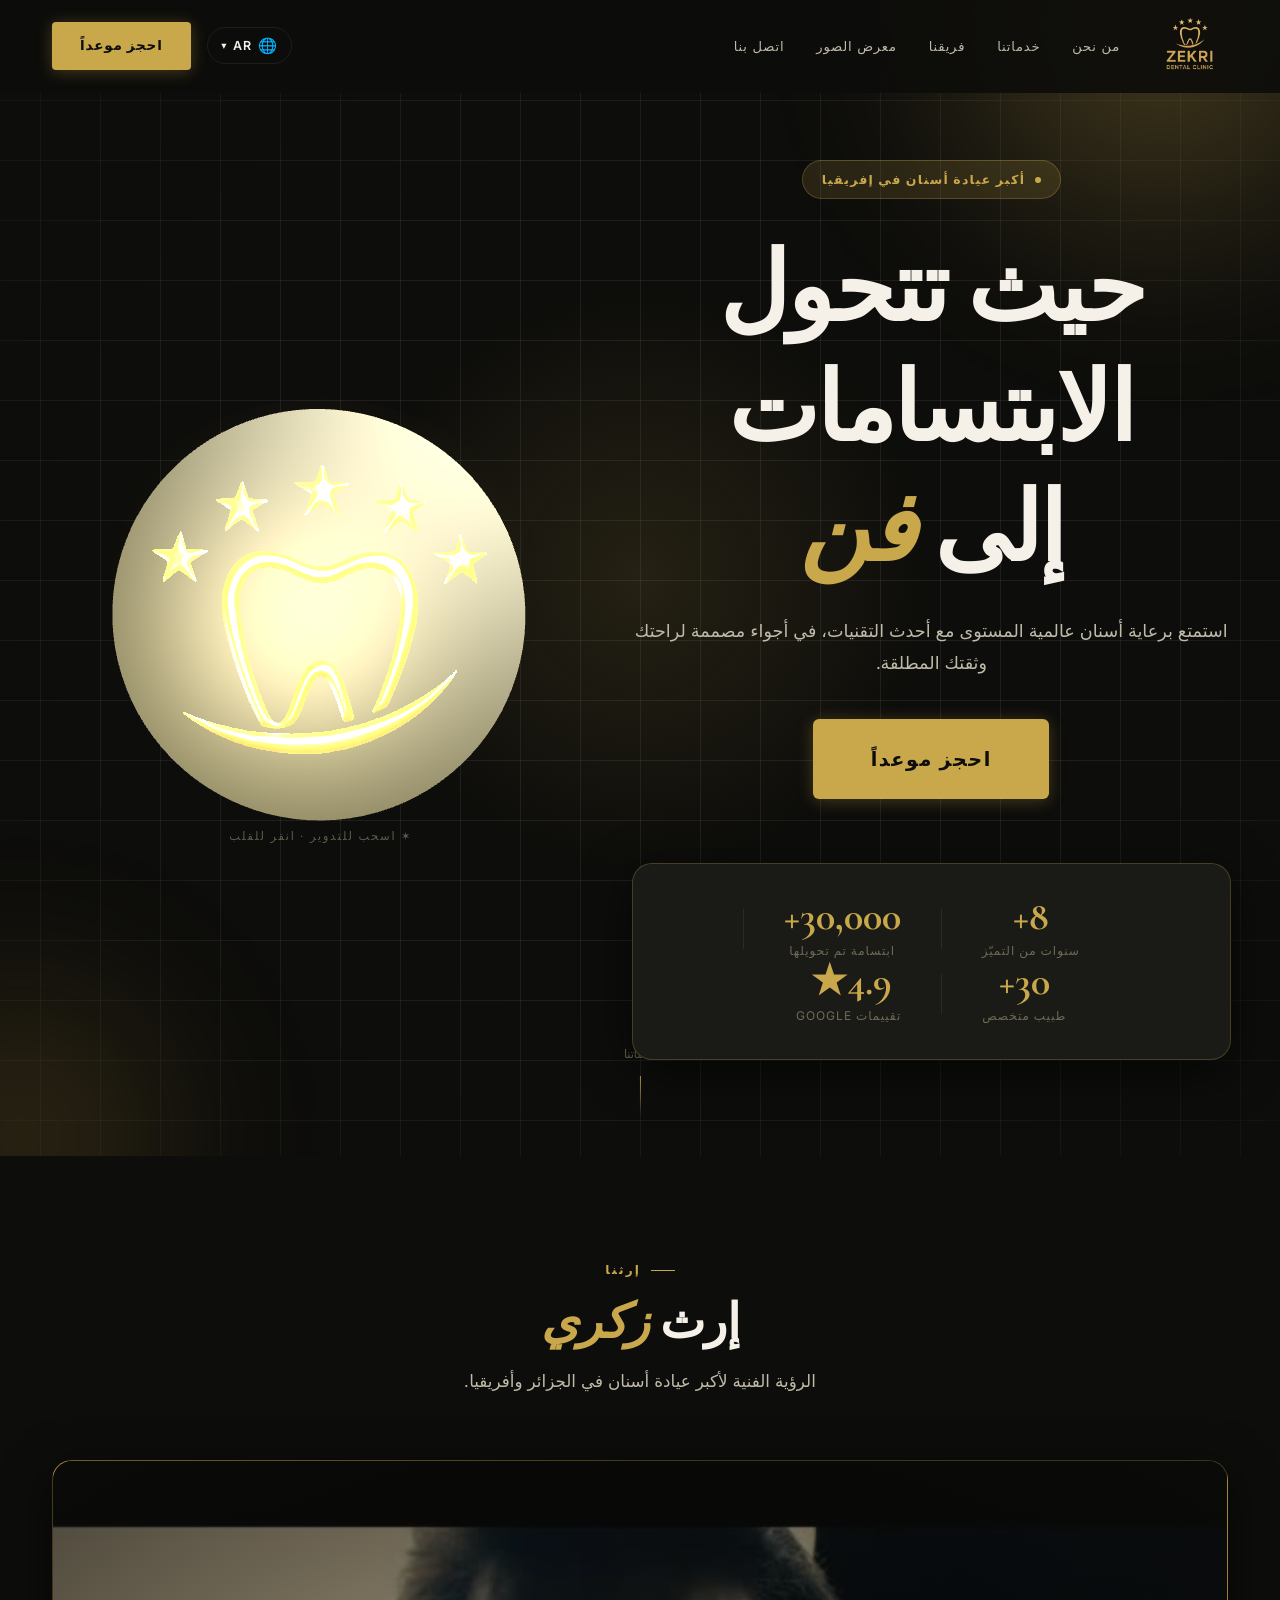
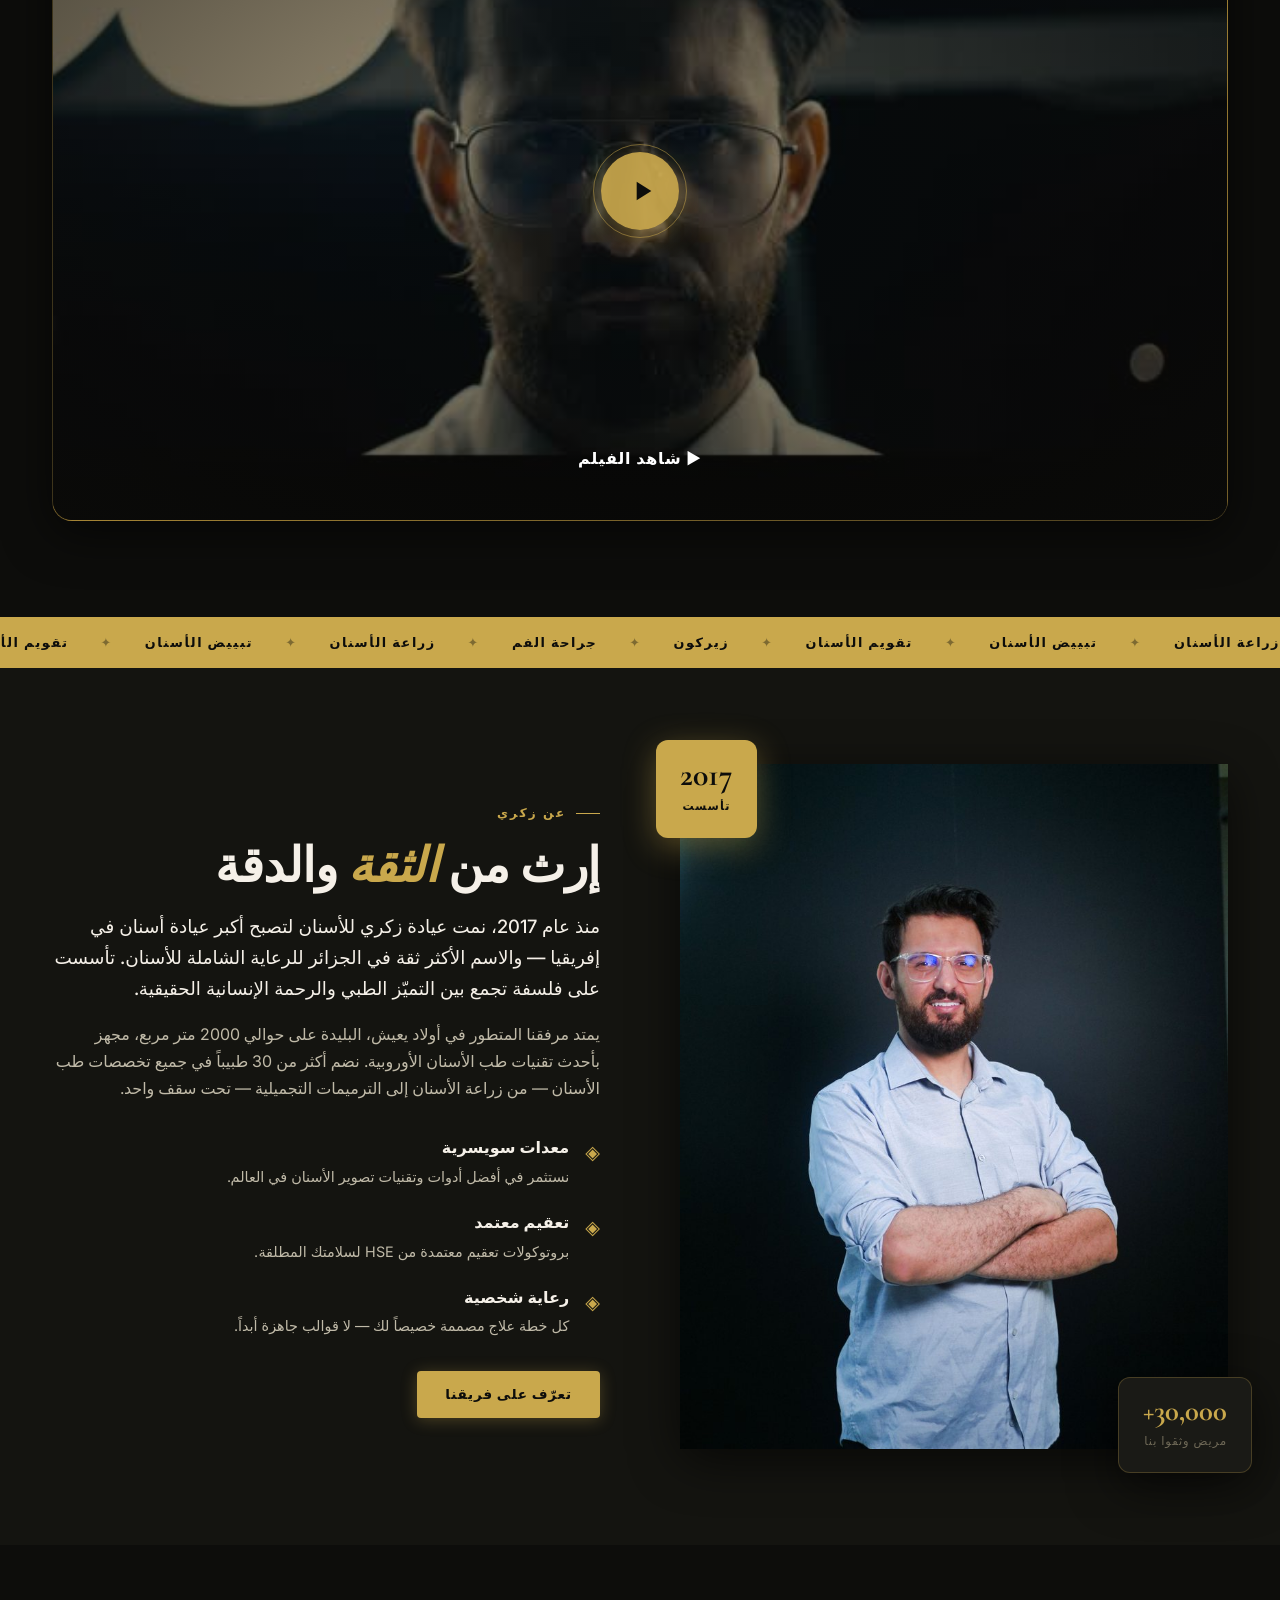
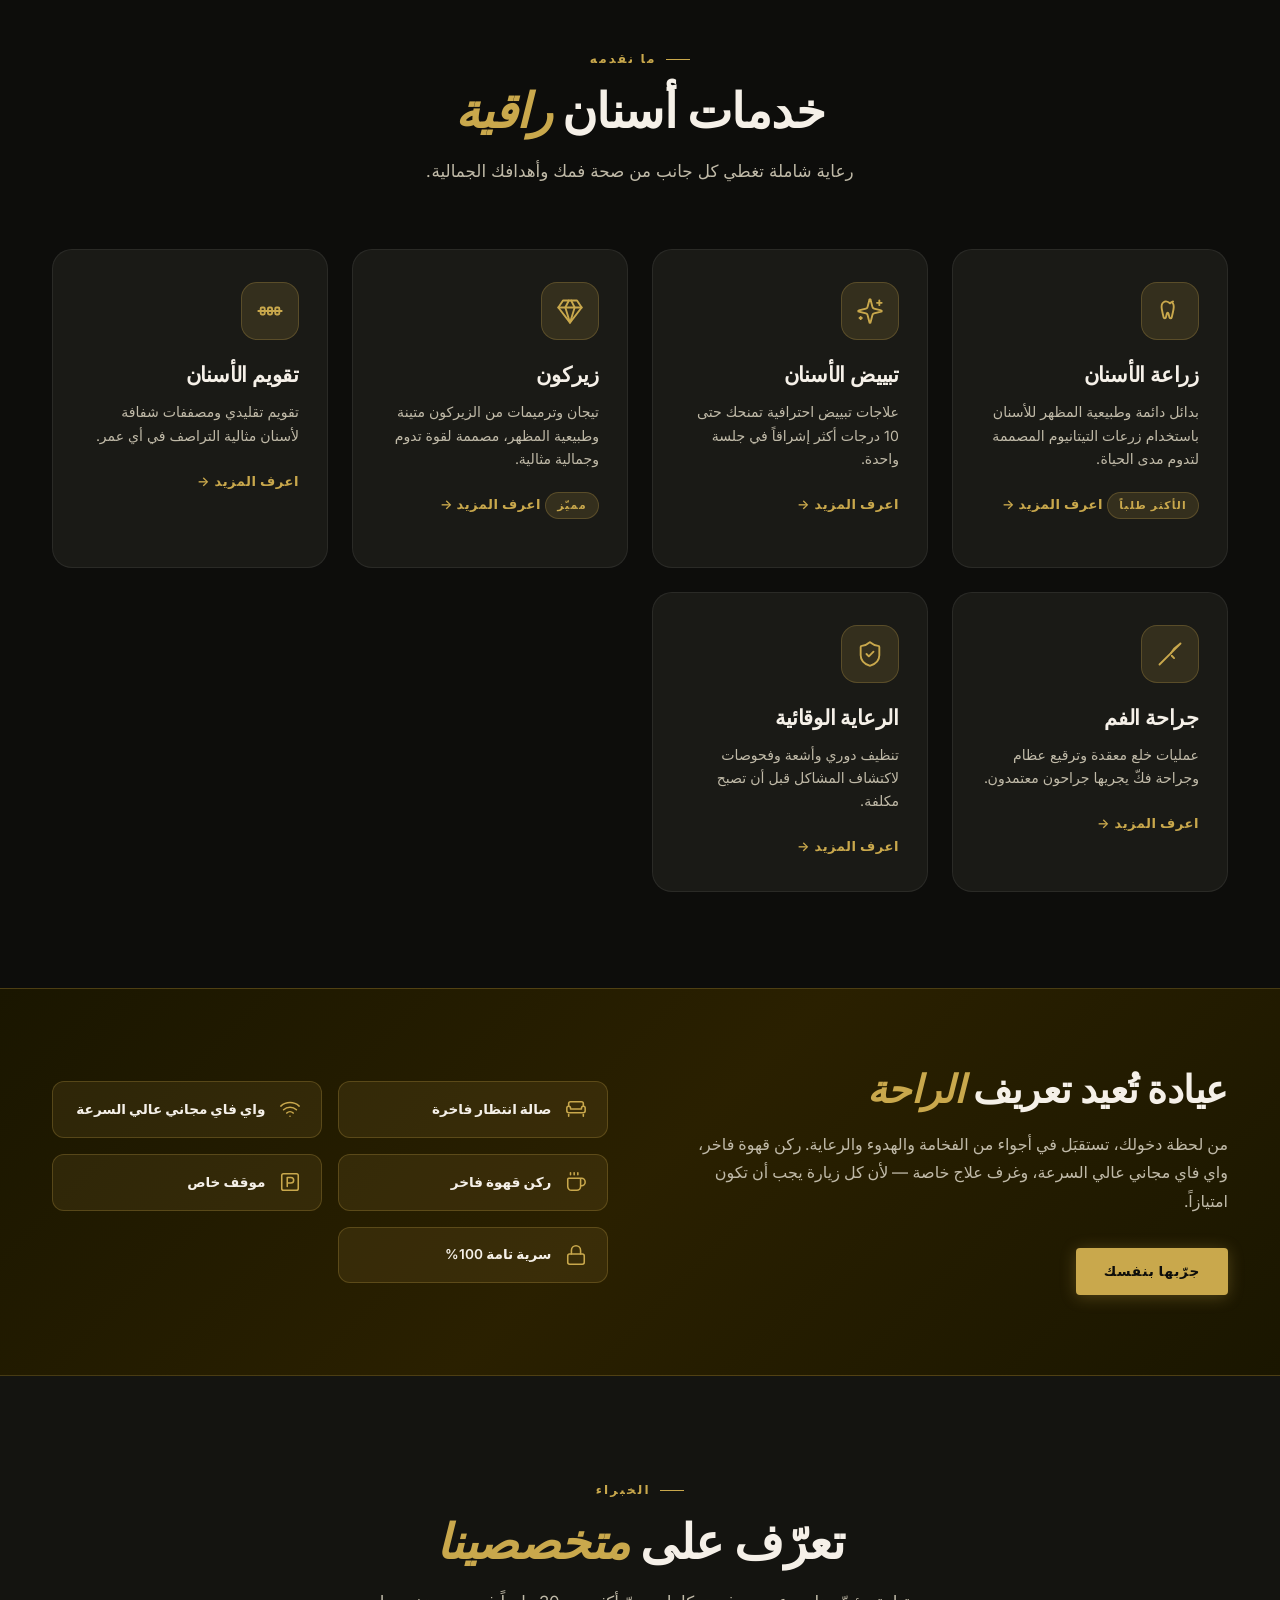
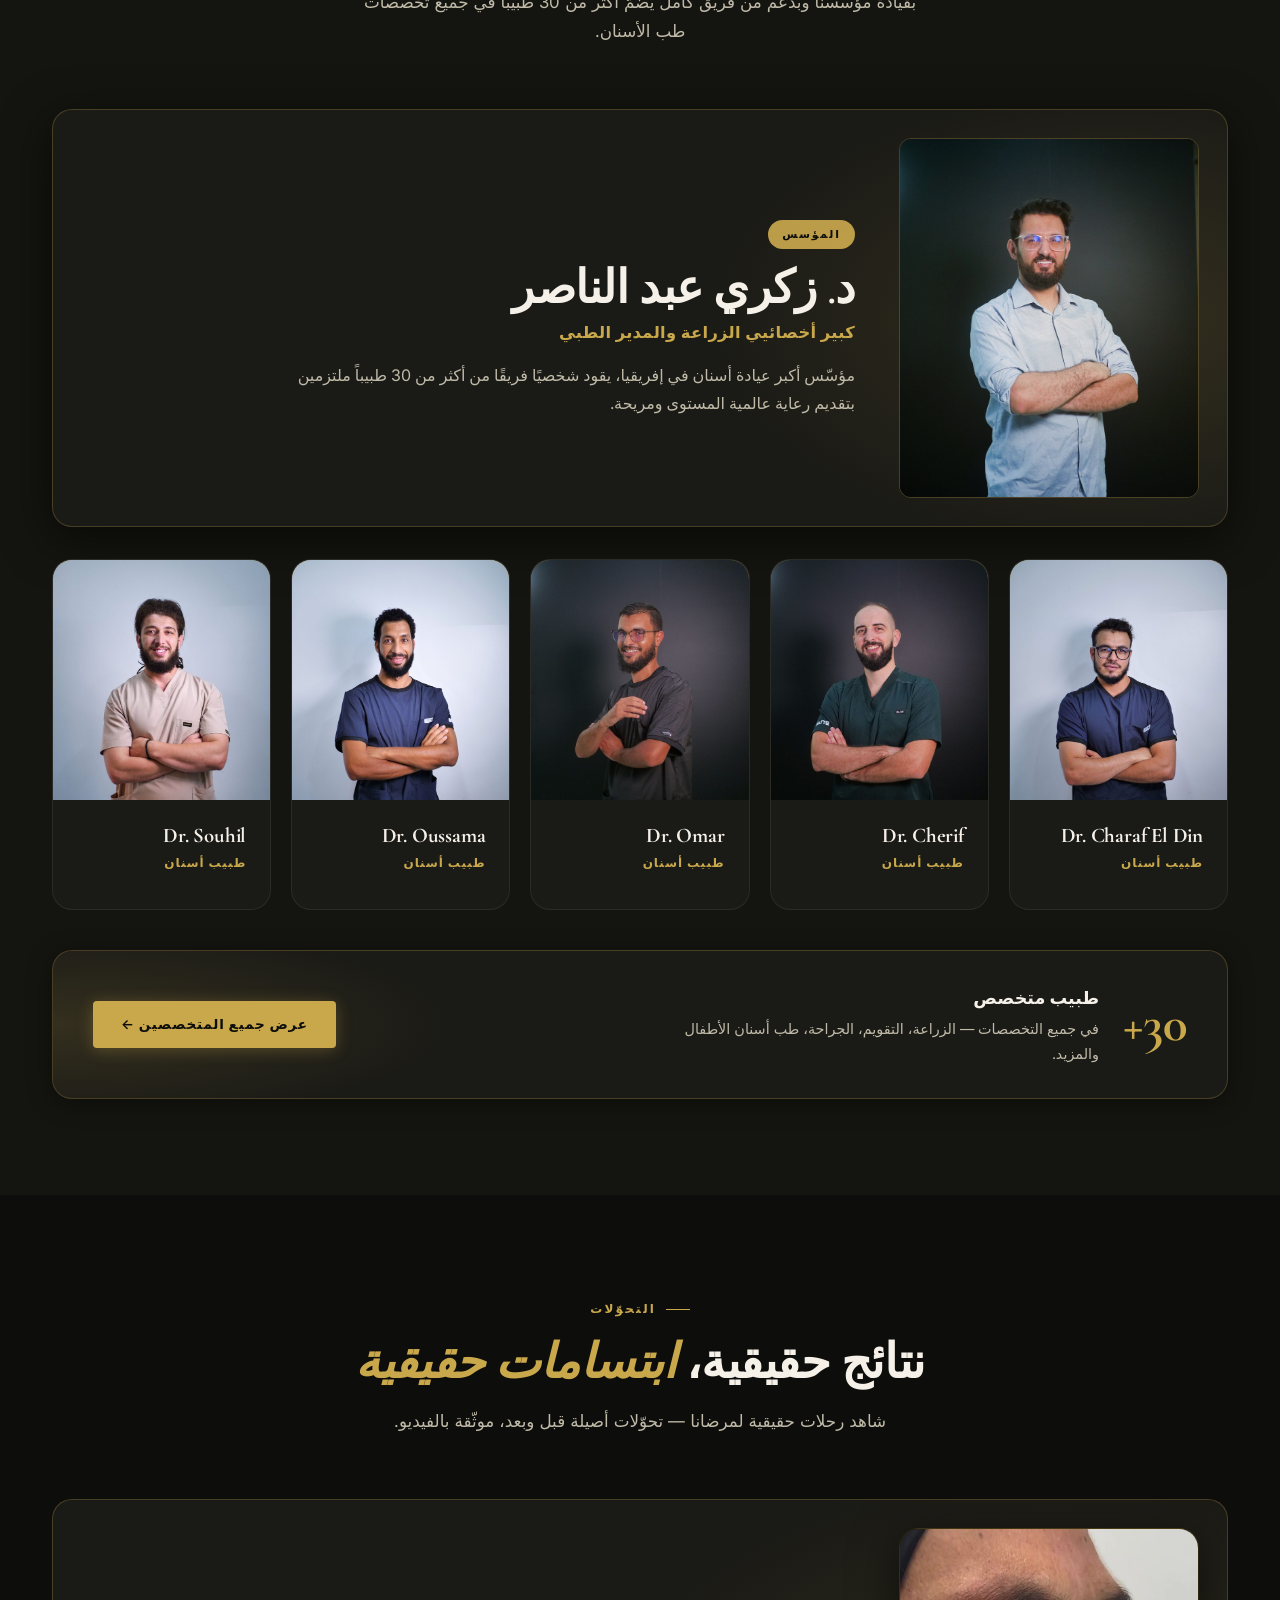
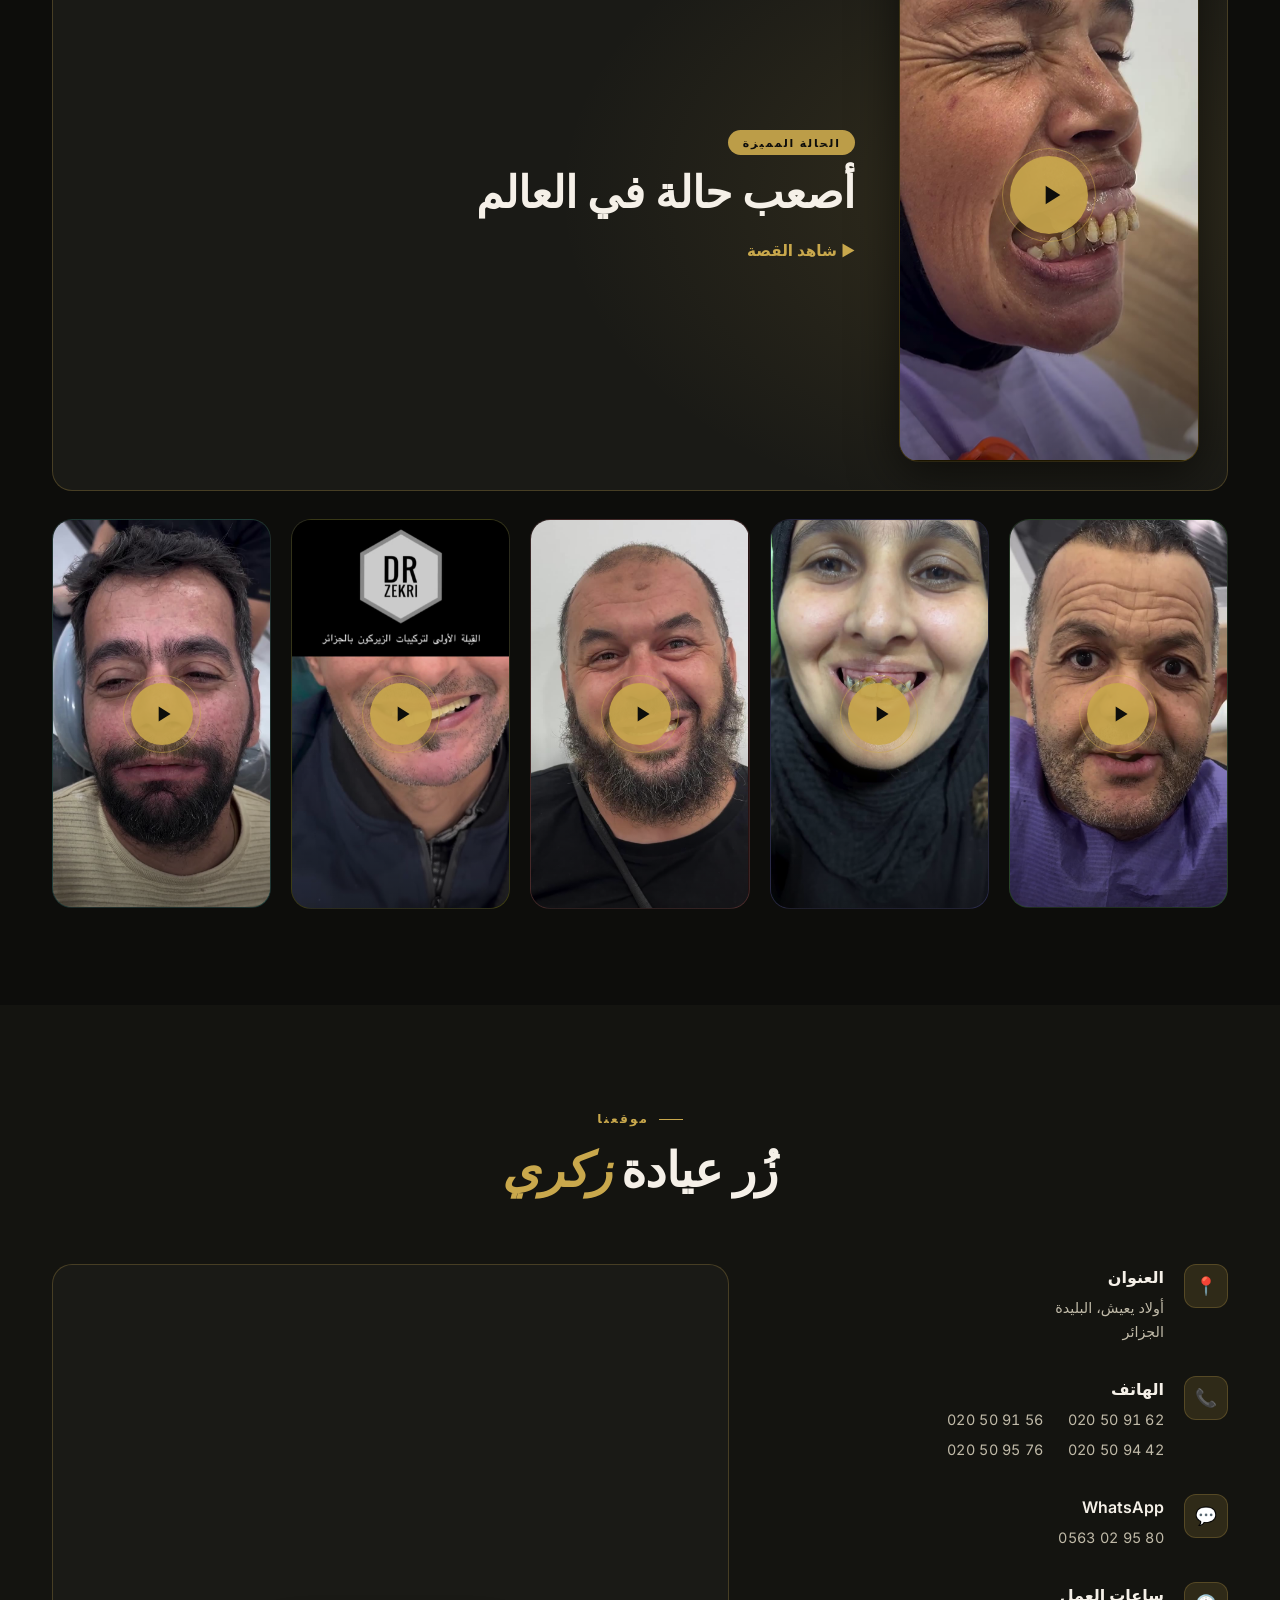
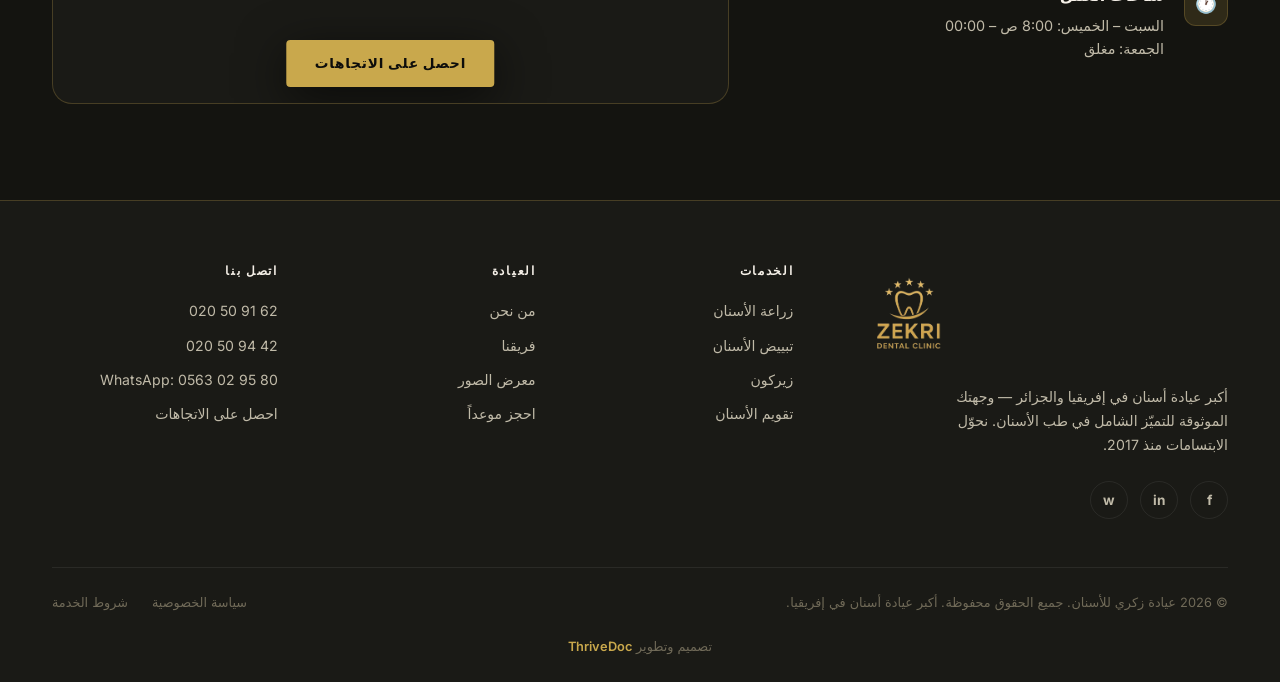
==== commit 94f68309: "modify zekri website" ====
--- a/index.html
+++ b/index.html
@@ -1,5 +1,5 @@
 <!DOCTYPE html>
-<html lang="en" dir="ltr" data-theme="light">
+<html lang="en" dir="ltr" data-theme="dark">
 <head>
   <meta charset="UTF-8" />
   <meta name="viewport" content="width=device-width, initial-scale=1.0" />
@@ -44,9 +44,6 @@
           </ul>
         </div>
 
-        <button class="theme-toggle" id="themeToggle" aria-label="Toggle theme">
-          <span class="theme-toggle__icon">☀</span>
-        </button>
         <a href="/appointments" class="btn btn--gold" data-i18n="nav.book">Book Appointment</a>
         <button class="nav__burger" id="burger" aria-label="Menu">
           <span></span><span></span><span></span>
@@ -94,8 +91,7 @@
       </p>
 
       <div class="hero__cta reveal reveal--delay-3">
-        <a href="/appointments" class="btn btn--gold btn--lg" data-i18n="hero.cta1">Book a Consultation</a>
-        <a href="#services" class="btn btn--ghost btn--lg" data-i18n="hero.cta2">Discover Services</a>
+        <a href="/appointments" class="btn btn--gold hero__cta-book" data-i18n="hero.cta1">Book Appointment</a>
       </div>
 
       <div class="hero__stats reveal reveal--delay-4">
@@ -110,14 +106,14 @@
         </div>
         <div class="stat__divider"></div>
         <div class="stat">
-          <span class="stat__num">24+</span>
+          <span class="stat__num">30+</span>
           <span class="stat__label" data-i18n="stat.doctors">Specialist Doctors</span>
         </div>
         <div class="stat__divider"></div>
-        <div class="stat">
-          <span class="stat__num">85%</span>
-          <span class="stat__label" data-i18n="stat.satisfaction">Patient Satisfaction</span>
-        </div>
+        <a class="stat stat--reviews" href="https://share.google/34iK57y8YLto9mi32" target="_blank" rel="noopener">
+          <span class="stat__num">4.9<span class="stat__star">★</span></span>
+          <span class="stat__label" data-i18n="stat.reviews">Google Reviews</span>
+        </a>
       </div>
     </div>
       <div class="hero__3d">
@@ -126,10 +122,10 @@
       </div>
     </div>
 
-    <div class="hero__scroll">
-      <span data-i18n="hero.scroll">Scroll to explore</span>
+    <a href="#services" class="hero__scroll hero__scroll--link">
+      <span data-i18n="hero.cta2">Our Services</span>
       <div class="hero__scroll-line"></div>
-    </div>
+    </a>
   </section>
 
   <!-- ═══════════════════════════════════════════════
@@ -140,9 +136,9 @@
       <div class="section-header reveal">
         <div class="section-eyebrow" data-i18n="legacy.eyebrow">Our Legacy</div>
         <h2 class="section-title" data-i18n-html="legacy.title">The <em>Zekri</em> Legacy</h2>
-        <p class="section-sub" data-i18n="legacy.sub">The story behind Africa's largest dental clinic.</p>
-      </div>
-      <button class="legacy__cinema vcard reveal" type="button" data-video="videos/legacy.mp4" data-title-key="legacy.title">
+        <p class="section-sub" data-i18n="legacy.sub">The artistic vision of the largest dental clinic in Algeria and Africa.</p>
+      </div>
+      <button class="legacy__cinema vcard reveal" type="button" data-video="videos/legacy-full.mp4" data-title-key="legacy.title">
         <video class="vcard__video legacy__video" autoplay muted loop playsinline preload="auto" poster="videos/legacy-poster.jpg"><source src="videos/legacy.mp4" type="video/mp4" /></video>
         <span class="legacy__overlay"></span>
         <span class="vcard__play vcard__play--lg"><svg viewBox="0 0 24 24"><path d="M8 5v14l11-7z"/></svg></span>
@@ -160,17 +156,11 @@
       <span data-i18n="srv.whitening.t">Teeth Whitening</span><span class="marquee-dot">✦</span>
       <span data-i18n="srv.ortho.t">Orthodontics</span><span class="marquee-dot">✦</span>
       <span data-i18n="srv.veneers.t">Veneers</span><span class="marquee-dot">✦</span>
-      <span data-i18n="srv.surgery.t">Oral Surgery</span><span class="marquee-dot">✦</span>
-      <span data-i18n="srv.smile.t">Cosmetic Dentistry</span><span class="marquee-dot">✦</span>
-      <span data-i18n="srv.pediatric.t">Pediatric Care</span><span class="marquee-dot">✦</span>
-      <span data-i18n="srv.implants.t">Dental Implants</span><span class="marquee-dot">✦</span>
+      <span data-i18n="srv.surgery.t">Oral Surgery</span><span class="marquee-dot">✦</span>      <span data-i18n="srv.implants.t">Dental Implants</span><span class="marquee-dot">✦</span>
       <span data-i18n="srv.whitening.t">Teeth Whitening</span><span class="marquee-dot">✦</span>
       <span data-i18n="srv.ortho.t">Orthodontics</span><span class="marquee-dot">✦</span>
       <span data-i18n="srv.veneers.t">Veneers</span><span class="marquee-dot">✦</span>
-      <span data-i18n="srv.surgery.t">Oral Surgery</span><span class="marquee-dot">✦</span>
-      <span data-i18n="srv.smile.t">Cosmetic Dentistry</span><span class="marquee-dot">✦</span>
-      <span data-i18n="srv.pediatric.t">Pediatric Care</span><span class="marquee-dot">✦</span>
-    </div>
+      <span data-i18n="srv.surgery.t">Oral Surgery</span><span class="marquee-dot">✦</span>    </div>
   </div>
 
   <!-- ═══════════════════════════════════════════════
@@ -186,7 +176,7 @@
               <div class="about__img-icon">⚕</div>
             </div>
             <div class="about__badge-float">
-              <span class="about__badge-num">2018</span>
+              <span class="about__badge-num">2017</span>
               <span class="about__badge-txt" data-i18n="about.founded">Founded</span>
             </div>
           </div>
@@ -200,10 +190,10 @@
           <div class="section-eyebrow" data-i18n="about.eyebrow">About Zekri</div>
           <h2 class="section-title" data-i18n-html="about.title">A Legacy of <em>Trust</em> &amp; Precision</h2>
           <p class="about__lead" data-i18n="about.lead">
-            Since 2018, Zekri Dental Clinic has grown into the largest dental clinic in Africa — and Algeria's most trusted name in comprehensive dental care.
+            Since 2017, Zekri Dental Clinic has grown into the largest dental clinic in Africa — and Algeria's most trusted name in comprehensive dental care.
           </p>
           <p class="about__body" data-i18n="about.body">
-            Our state-of-the-art facility in Ouled Yaïch, Blida spans over 2,000 m² equipped with the latest European dental technology.
+            Our state-of-the-art facility in Ouled Yaïch, Blida spans about 2,000 m² equipped with the latest European dental technology.
           </p>
 
           <div class="about__pillars">
@@ -218,7 +208,7 @@
               <span class="pillar__icon">◈</span>
               <div>
                 <strong data-i18n="about.pillar2.t">Sterility Certified</strong>
-                <p data-i18n="about.pillar2.d">ISO-certified sterilization protocols for your absolute safety.</p>
+                <p data-i18n="about.pillar2.d">HSE-certified sterilization protocols for your absolute safety.</p>
               </div>
             </div>
             <div class="pillar">
@@ -266,8 +256,8 @@
 
         <div class="service-card reveal reveal--delay-2">
           <div class="service-card__icon"><svg viewBox="0 0 24 24"><path d="M6 3h12l4 6-10 13L2 9Z"/><path d="M11 3 8 9l4 13 4-13-3-6"/><path d="M2 9h20"/></svg></div>
-          <h3 data-i18n="srv.veneers.t">Porcelain Veneers</h3>
-          <p data-i18n="srv.veneers.d">Ultra-thin ceramic shells custom-crafted to create a flawless smile.</p>
+          <h3 data-i18n="srv.veneers.t">Zircon</h3>
+          <p data-i18n="srv.veneers.d">Durable, natural-looking zirconia crowns and restorations engineered for lasting strength and a flawless aesthetic.</p>
           <span class="service-card__tag" data-i18n="tag.signature">Signature</span>
           <a href="/appointments" class="service-card__link" data-i18n="srv.link">Learn More →</a>
         </div>
@@ -286,13 +276,6 @@
           <a href="/appointments" class="service-card__link" data-i18n="srv.link">Learn More →</a>
         </div>
 
-        <div class="service-card reveal reveal--delay-2">
-          <div class="service-card__icon"><svg viewBox="0 0 24 24"><path d="M9 12h.01"/><path d="M15 12h.01"/><path d="M10 16c.5.3 1.2.5 2 .5s1.5-.2 2-.5"/><path d="M19 6.3a9 9 0 0 1 1.8 3.9 2 2 0 0 1 0 3.6 9 9 0 0 1-17.6 0 2 2 0 0 1 0-3.6A9 9 0 0 1 12 3"/></svg></div>
-          <h3 data-i18n="srv.pediatric.t">Pediatric Dentistry</h3>
-          <p data-i18n="srv.pediatric.d">Gentle, child-friendly dental care in a warm environment.</p>
-          <a href="/appointments" class="service-card__link" data-i18n="srv.link">Learn More →</a>
-        </div>
-
         <div class="service-card reveal reveal--delay-3">
           <div class="service-card__icon"><svg viewBox="0 0 24 24"><path d="M20 13c0 5-3.5 7.5-7.7 9a1 1 0 0 1-.7 0C7.5 20.5 4 18 4 13V6a1 1 0 0 1 1-1c2 0 4.5-1.2 6.2-2.7a1.2 1.2 0 0 1 1.5 0C14.5 3.8 17 5 19 5a1 1 0 0 1 1 1Z"/><path d="m9 12 2 2 4-4"/></svg></div>
           <h3 data-i18n="srv.preventive.t">Preventive Care</h3>
@@ -300,13 +283,6 @@
           <a href="/appointments" class="service-card__link" data-i18n="srv.link">Learn More →</a>
         </div>
 
-        <div class="service-card reveal">
-          <div class="service-card__icon"><svg viewBox="0 0 24 24"><circle cx="12" cy="12" r="10"/><path d="M8 14s1.5 2 4 2 4-2 4-2"/><line x1="9" x2="9.01" y1="9" y2="9"/><line x1="15" x2="15.01" y1="9" y2="9"/></svg></div>
-          <h3 data-i18n="srv.smile.t">Smile Design</h3>
-          <p data-i18n="srv.smile.d">Full digital smile design — see your perfect smile before treatment begins.</p>
-          <span class="service-card__tag" data-i18n="tag.new">New</span>
-          <a href="/appointments" class="service-card__link" data-i18n="srv.link">Learn More →</a>
-        </div>
 
       </div>
     </div>
@@ -341,10 +317,6 @@
             <span data-i18n="exp.f4">Private Parking</span>
           </div>
           <div class="exp-feat">
-            <span class="exp-feat__icon"><svg viewBox="0 0 24 24"><rect width="14" height="20" x="5" y="2" rx="2" ry="2"/><path d="M12 18h.01"/></svg></span>
-            <span data-i18n="exp.f5">Digital Treatment Preview</span>
-          </div>
-          <div class="exp-feat">
             <span class="exp-feat__icon"><svg viewBox="0 0 24 24"><rect width="18" height="11" x="3" y="11" rx="2" ry="2"/><path d="M7 11V7a5 5 0 0 1 10 0v4"/></svg></span>
             <span data-i18n="exp.f6">100% Confidential</span>
           </div>
@@ -439,7 +411,7 @@
 
       <div class="team__more reveal">
         <div class="team__more-text">
-          <span class="team__more-num">24+</span>
+          <span class="team__more-num">30+</span>
           <div>
             <strong data-i18n="team.count">Specialist Doctors</strong>
             <p data-i18n="team.more">Across every dental discipline — implantology, orthodontics, surgery, pediatrics and more.</p>
@@ -466,7 +438,7 @@
         <!-- FEATURED — the standout case (hero treatment) -->
         <button class="vcard vcard--featured" type="button" data-video="videos/case1.mp4" data-title-key="gallery.feat.title">
           <div class="vcard__media vgrad--1">
-            <video class="vcard__video" muted loop playsinline preload="none"><source src="videos/case1.mp4" type="video/mp4" /></video>
+            <video class="vcard__video" muted loop playsinline preload="none" poster="videos/case1-poster.jpg"><source src="videos/case1.mp4" type="video/mp4" /></video>
             <span class="vcard__play vcard__play--lg"><svg viewBox="0 0 24 24"><path d="M8 5v14l11-7z"/></svg></span>
           </div>
           <div class="vcard__feat-text">
@@ -480,35 +452,35 @@
         <div class="vreels">
           <button class="vcard" type="button" data-video="videos/case2.mp4" data-title-key="gallery.case">
             <div class="vcard__media vgrad--2">
-              <video class="vcard__video" muted loop playsinline preload="none"><source src="videos/case2.mp4" type="video/mp4" /></video>
+              <video class="vcard__video" muted loop playsinline preload="none" poster="videos/case2-poster.jpg"><source src="videos/case2.mp4" type="video/mp4" /></video>
               <span class="vcard__play"><svg viewBox="0 0 24 24"><path d="M8 5v14l11-7z"/></svg></span>
             </div>
           </button>
 
           <button class="vcard" type="button" data-video="videos/case3.mp4" data-title-key="gallery.case">
             <div class="vcard__media vgrad--3">
-              <video class="vcard__video" muted loop playsinline preload="none"><source src="videos/case3.mp4" type="video/mp4" /></video>
+              <video class="vcard__video" muted loop playsinline preload="none" poster="videos/case3-poster.jpg"><source src="videos/case3.mp4" type="video/mp4" /></video>
               <span class="vcard__play"><svg viewBox="0 0 24 24"><path d="M8 5v14l11-7z"/></svg></span>
             </div>
           </button>
 
           <button class="vcard" type="button" data-video="videos/case4.mp4" data-title-key="gallery.case">
             <div class="vcard__media vgrad--4">
-              <video class="vcard__video" muted loop playsinline preload="none"><source src="videos/case4.mp4" type="video/mp4" /></video>
+              <video class="vcard__video" muted loop playsinline preload="none" poster="videos/case4-poster.jpg"><source src="videos/case4.mp4" type="video/mp4" /></video>
               <span class="vcard__play"><svg viewBox="0 0 24 24"><path d="M8 5v14l11-7z"/></svg></span>
             </div>
           </button>
 
           <button class="vcard" type="button" data-video="videos/case5.mp4" data-title-key="gallery.case">
             <div class="vcard__media vgrad--5">
-              <video class="vcard__video" muted loop playsinline preload="none"><source src="videos/case5.mp4" type="video/mp4" /></video>
+              <video class="vcard__video" muted loop playsinline preload="none" poster="videos/case5-poster.jpg"><source src="videos/case5.mp4" type="video/mp4" /></video>
               <span class="vcard__play"><svg viewBox="0 0 24 24"><path d="M8 5v14l11-7z"/></svg></span>
             </div>
           </button>
 
           <button class="vcard" type="button" data-video="videos/case6.mp4" data-title-key="gallery.case">
             <div class="vcard__media vgrad--6">
-              <video class="vcard__video" muted loop playsinline preload="none"><source src="videos/case6.mp4" type="video/mp4" /></video>
+              <video class="vcard__video" muted loop playsinline preload="none" poster="videos/case6-poster.jpg"><source src="videos/case6.mp4" type="video/mp4" /></video>
               <span class="vcard__play"><svg viewBox="0 0 24 24"><path d="M8 5v14l11-7z"/></svg></span>
             </div>
           </button>
@@ -546,6 +518,15 @@
               <p class="contact-phones">
                 <a href="tel:020509162">020 50 91 62</a><a href="tel:020509156">020 50 91 56</a>
                 <a href="tel:020509442">020 50 94 42</a><a href="tel:020509576">020 50 95 76</a>
+              </p>
+            </div>
+          </div>
+          <div class="contact-item">
+            <span class="contact-item__icon">💬</span>
+            <div>
+              <strong>WhatsApp</strong>
+              <p class="contact-phones">
+                <a href="https://wa.me/213563029580" target="_blank" rel="noopener" dir="ltr">0563 02 95 80</a>
               </p>
             </div>
           </div>
@@ -586,7 +567,7 @@
           <div class="footer__social">
             <a href="https://www.facebook.com/cabinetdentairezekri/" target="_blank" rel="noopener" aria-label="Facebook">f</a>
             <a href="https://www.instagram.com/zekri_dental_clinic/" target="_blank" rel="noopener" aria-label="Instagram">in</a>
-            <a href="#" aria-label="WhatsApp">w</a>
+            <a href="https://wa.me/213563029580" target="_blank" rel="noopener" aria-label="WhatsApp">w</a>
           </div>
         </div>
 
@@ -596,9 +577,8 @@
             <ul>
               <li><a href="#services" data-i18n="srv.implants.t">Dental Implants</a></li>
               <li><a href="#services" data-i18n="srv.whitening.t">Teeth Whitening</a></li>
-              <li><a href="#services" data-i18n="srv.veneers.t">Porcelain Veneers</a></li>
+              <li><a href="#services" data-i18n="srv.veneers.t">Zircon</a></li>
               <li><a href="#services" data-i18n="srv.ortho.t">Orthodontics</a></li>
-              <li><a href="#services" data-i18n="srv.smile.t">Smile Design</a></li>
             </ul>
           </div>
           <div class="footer__col">
@@ -615,6 +595,7 @@
             <ul>
               <li><a href="tel:020509162">020 50 91 62</a></li>
               <li><a href="tel:020509442">020 50 94 42</a></li>
+              <li><a href="https://wa.me/213563029580" target="_blank" rel="noopener" dir="ltr">WhatsApp: 0563 02 95 80</a></li>
               <li><a href="https://share.google/34iK57y8YLto9mi32" target="_blank" rel="noopener" data-i18n="contact.directions">Get Directions</a></li>
             </ul>
           </div>
--- a/style.css
+++ b/style.css
@@ -179,7 +179,14 @@
 
 .hero__sub { font-size: 1.1rem; color: var(--text-2); line-height: 1.8; margin-bottom: 2.5rem; }
 
-.hero__cta { display: flex; gap: 1rem; justify-content: center; flex-wrap: wrap; margin-bottom: 4rem; }
+.hero__cta { display: flex; justify-content: center; margin-bottom: 4rem; }
+.hero__cta-book { justify-content: center; font-size: clamp(1rem, 3vw, 1.2rem); padding: clamp(1.1rem, 3vw, 1.5rem) clamp(2.2rem, 8vw, 3.6rem); letter-spacing: 0.08em; border-radius: 6px; animation: ctaGlow 2.6s ease-in-out infinite; }
+.hero__cta-book:hover { transform: translateY(-2px) scale(1.03); }
+@keyframes ctaGlow {
+  0%, 100% { box-shadow: 0 2px 16px rgba(201, 168, 76, 0.35); }
+  50% { box-shadow: 0 6px 36px rgba(201, 168, 76, 0.7); }
+}
+@media (prefers-reduced-motion: reduce) { .hero__cta-book { animation: none; } }
 
 .hero__stats { display: flex; align-items: center; justify-content: center; gap: 0px; flex-wrap: wrap; padding: 2rem; background: var(--bg-card); border: 1px solid var(--gold-border); border-radius: var(--radius-lg); box-shadow: var(--shadow-lg); }
 
@@ -191,9 +198,18 @@
 
 .stat__divider { width: 1px; height: 40px; background: var(--border); }
 
+/* Google Reviews stat — clickable */
+.stat--reviews { text-decoration: none; cursor: pointer; border-radius: var(--radius); transition: transform var(--transition), background var(--transition); }
+.stat--reviews:hover { transform: translateY(-2px); }
+.stat--reviews:hover .stat__num,
+.stat--reviews:hover .stat__label { color: var(--gold-light); }
+.stat__star { color: var(--gold); margin-left: 0.12em; }
+
 .hero__scroll { position: absolute; bottom: 2.5rem; left: 50%; transform: translateX(-50%); display: flex; flex-direction: column; align-items: center; gap: 0.75rem; color: var(--text-3); font-size: 0.7rem; letter-spacing: 0.14em; text-transform: uppercase; }
 
 .hero__scroll-line { width: 1px; height: 40px; background: linear-gradient(to bottom, var(--gold), transparent); animation: 2s ease-in-out 0s infinite normal none running scrollLine; }
+.hero__scroll--link { text-decoration: none; cursor: pointer; transition: color var(--transition); }
+.hero__scroll--link:hover { color: var(--gold); }
 
 @keyframes scrollLine { 
   0%, 100% { opacity: 1; height: 40px; }
@@ -817,6 +833,9 @@
   .vcard--featured { grid-template-columns: 1fr; gap: 1.5rem; padding: 1.25rem; }
   .vcard--featured .vcard__media { width: 100%; }
   .vreels { grid-template-columns: repeat(2, 1fr); gap: 1rem; }
+  /* hero CTA -> big, near full-width so it dominates on phones */
+  .hero__cta { width: 100%; }
+  .hero__cta-book { width: 100%; max-width: 400px; font-size: 1.2rem; padding: 1.35rem 2rem; }
   /* hero stats -> clean 2x2 */
   .hero__stats { display: grid; grid-template-columns: 1fr 1fr; gap: 0.75rem 0.4rem; padding: 1.5rem 1rem; width: 100%; max-width: 430px; margin: 0 auto; }
   .stat { padding: 0.5rem; }
